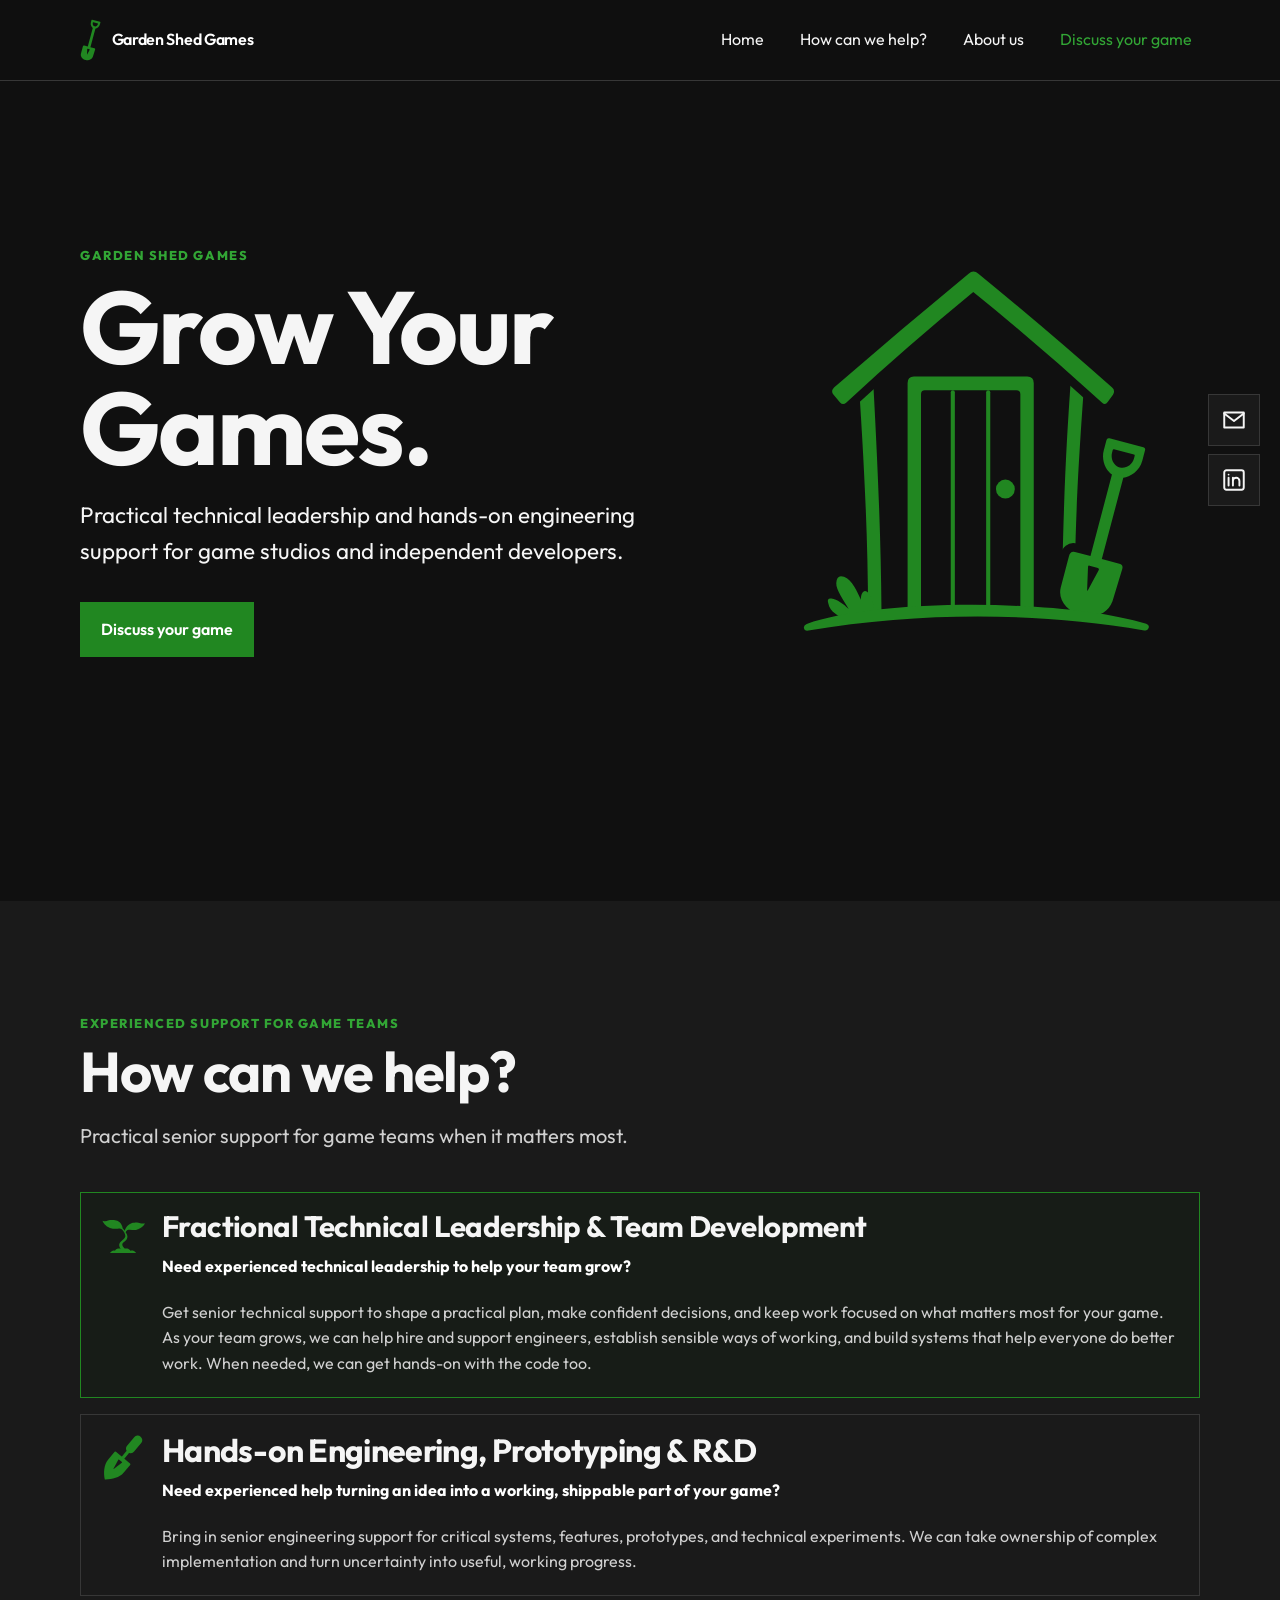
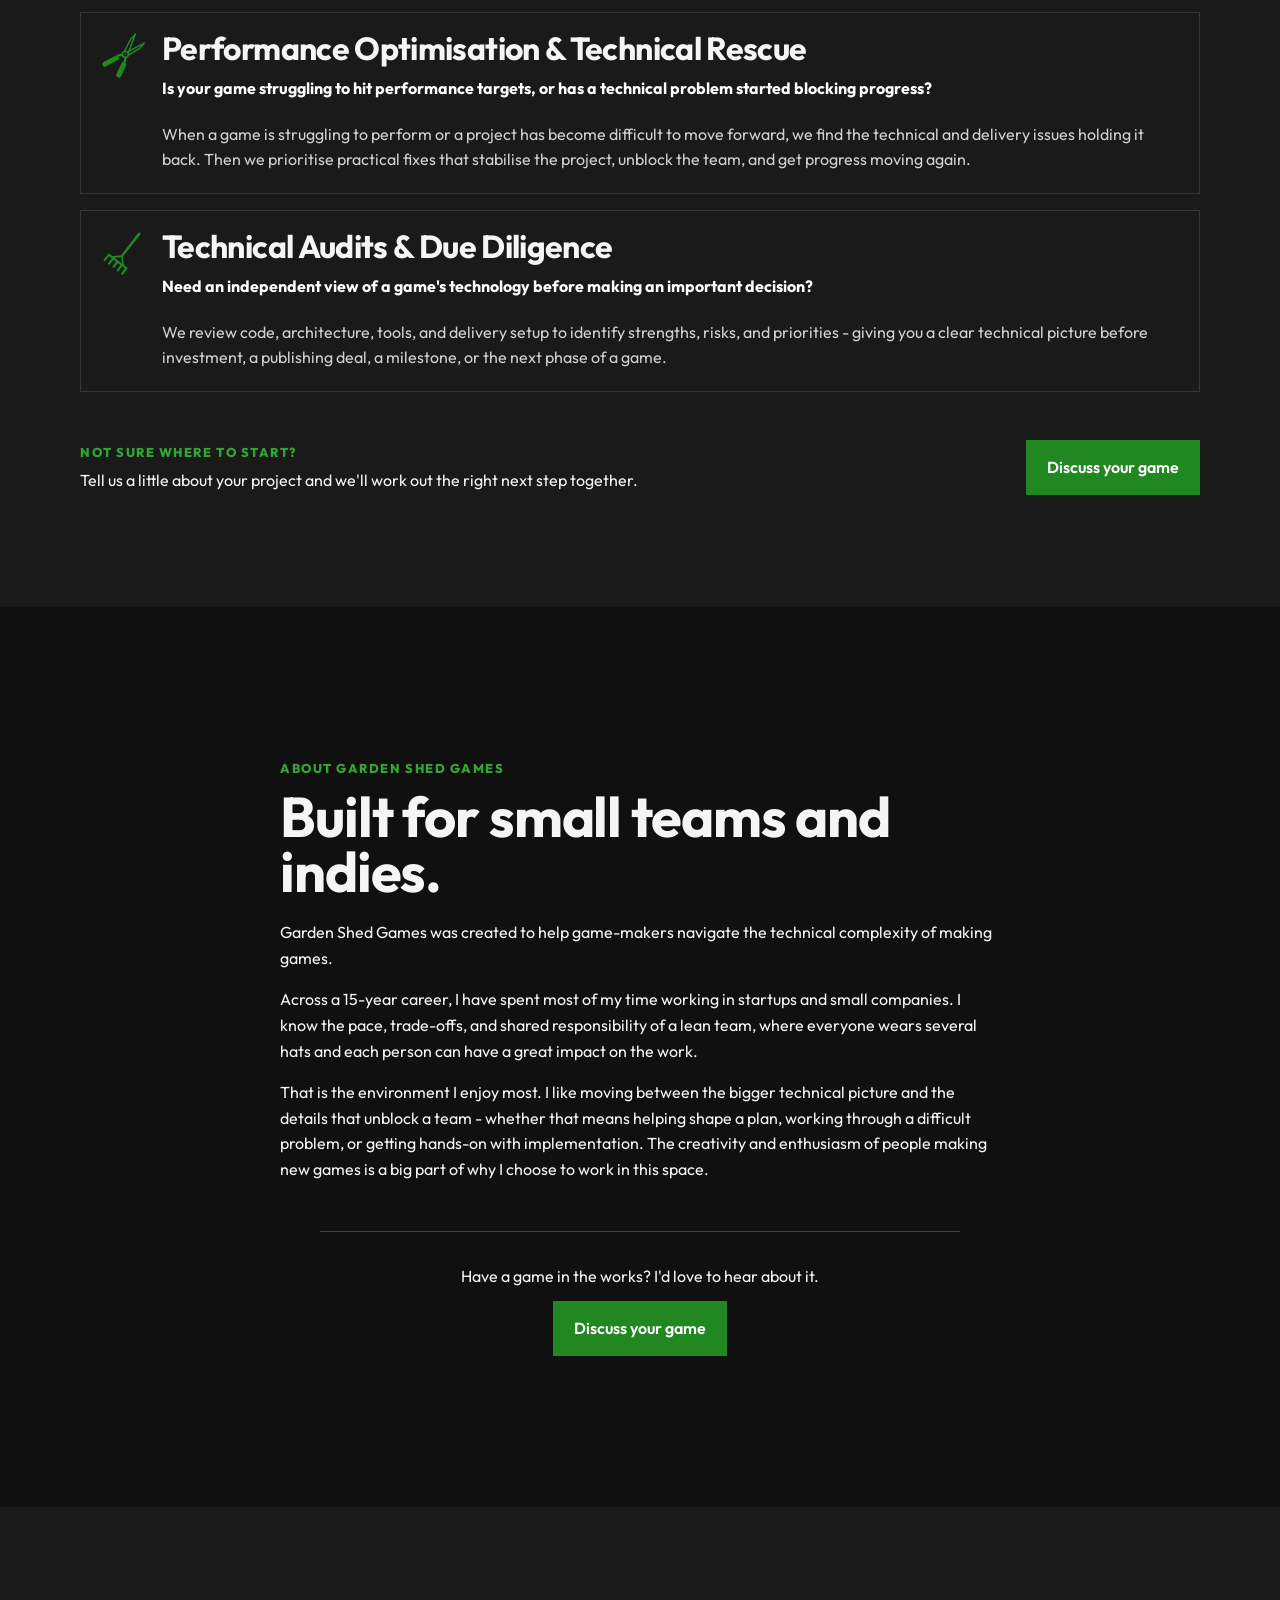
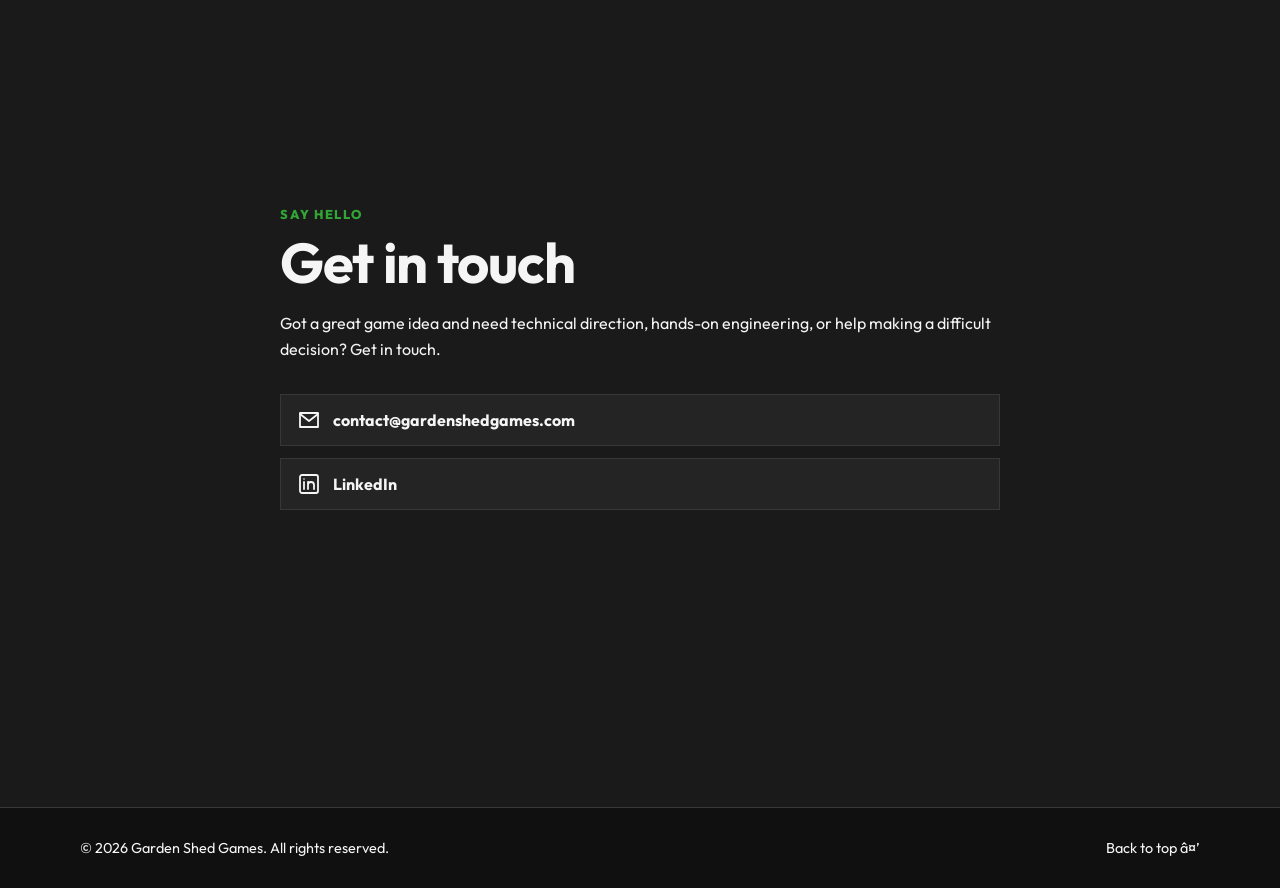
==== docs/index.htm @ 475846a6 "Font changed to "Outfit"" ====
<!doctype html>
<html lang="en">
  <head>

    <meta charset="utf-8">
    <meta name="viewport" content="width=device-width, initial-scale=1">
    <meta name="description" content="Technical support for game teams: fractional leadership, team development, hands-on engineering, prototyping, R&amp;D, performance optimisation, technical rescue, audits and due diligence.">

    <title>Garden Shed Games | Game Engineering &amp; Technical Leadership</title>
    <link rel="icon" href="favicon.ico" sizes="any" type="image/x-icon">

    <link rel="preload" href="assets/fonts/Outfit-Variable.ttf" as="font" type="font/ttf" crossorigin>
    <link rel="stylesheet" href="styles.css">
    <script src="logo-animation.js" defer></script>

  </head>
  <body id="top">

    <a class="skip-link" href="#main-content">Skip to main content</a>

    <header class="site-header">
      <div class="container header-content">
        <a class="brand" href="#top" aria-label="Back to the top of the Garden Shed Games home page">
          <img class="brand-mark" src="assets/gsg-shovel.svg" alt="">
          <span>Garden Shed Games</span>
        </a>
        <nav id="primary-navigation" aria-label="Primary navigation">
          <ul class="navigation">
            <li><a href="#top">Home</a></li>
            <li><a href="#services">How can we help?</a></li>
            <li><a href="#about">About us</a></li>
            <li><a class="navigation-cta" href="#contact">Discuss your game</a></li>
          </ul>
        </nav>
        <button class="nav-toggle" type="button" aria-expanded="false" aria-controls="primary-navigation">
          <span class="visually-hidden">Menu</span>
          <span class="nav-toggle-icon" aria-hidden="true"></span>
        </button>
      </div>
    </header>

    <main id="main-content">

      <section class="hero" aria-labelledby="hero-title">
        <div class="container hero-content">
          <div class="reveal">
            <p class="eyebrow">Garden Shed Games</p>
            <h1 id="hero-title">Grow Your Games.</h1>
            <p class="hero-copy">Practical technical leadership and hands-on engineering support for game studios and independent developers.</p>
            <a class="button" href="#contact">Discuss your game</a>
          </div>
          <button class="logo-replay" type="button" aria-label="Replay the shovel animation" disabled>
            <img class="hero-static-logo" src="assets/gsg-logo.svg" alt="Garden Shed Games logo">
            <img class="hero-walls" src="assets/gsg-walls.svg" alt="Garden Shed Games logo">
            <img class="hero-roof" src="assets/gsg-roof.svg" alt="">
            <img class="hero-shovel-clearance" src="assets/gsg-shovel-clearance.svg" alt="">
            <img class="hero-shovel" src="assets/gsg-shovel-layer.svg" alt="">
            <img class="hero-particle" src="assets/gsg-particle.svg" alt="">
            <img class="hero-particle" src="assets/gsg-particle.svg" alt="">
            <img class="hero-particle" src="assets/gsg-particle.svg" alt="">
            <img class="hero-particle" src="assets/gsg-particle.svg" alt="">
            <img class="hero-particle" src="assets/gsg-particle.svg" alt="">
            <img class="hero-ground" src="assets/gsg-ground-foreground.svg" alt="">
          </button>
        </div>
      </section>

      <section id="services" class="section section-muted" aria-labelledby="services-title">
        <div class="container">

          <div class="services-intro reveal">
          <p class="eyebrow">Experienced support for game teams</p>
            <h2 id="services-title">How can we help?</h2>
            <p class="section-intro">Practical senior support for game teams when it matters most.</p>
          </div>

          <div class="services-grid">

            <article class="service-card service-card-featured reveal">
              <div class="service-heading">
                <img class="service-icon" src="assets/icons/seedling.svg" alt="" aria-hidden="true">
                <h3>Fractional Technical Leadership &amp; Team Development</h3>
              </div>
              <p class="service-question">Need experienced technical leadership to help your team grow?</p>
              <p>Get senior technical support to shape a practical plan, make confident decisions, and keep work focused on what matters most for your game. As your team grows, we can help hire and support engineers, establish sensible ways of working, and build systems that help everyone do better work. When needed, we can get hands-on with the code too.</p>
            </article>

            <article class="service-card reveal">
              <div class="service-heading">
                <img class="service-icon" src="assets/icons/trowel.svg" alt="" aria-hidden="true">
                <h3>Hands-on Engineering, Prototyping &amp; R&amp;D</h3>
              </div>
              <p class="service-question">Need experienced help turning an idea into a working, shippable part of your game?</p>
              <p>Bring in senior engineering support for critical systems, features, prototypes, and technical experiments. We can take ownership of complex implementation and turn uncertainty into useful, working progress.</p>
            </article>

            <article class="service-card reveal">
              <div class="service-heading">
                <img class="service-icon" src="assets/icons/garden-shears.svg" alt="" aria-hidden="true">
                <h3>Performance Optimisation &amp; Technical Rescue</h3>
              </div>
              <p class="service-question">Is your game struggling to hit performance targets, or has a technical problem started blocking progress?</p>
              <p>When a game is struggling to perform or a project has become difficult to move forward, we find the technical and delivery issues holding it back. Then we prioritise practical fixes that stabilise the project, unblock the team, and get progress moving again.</p>
            </article>

            <article class="service-card reveal">
              <div class="service-heading">
                <img class="service-icon" src="assets/icons/rake.svg" alt="" aria-hidden="true">
                <h3>Technical Audits &amp; Due Diligence</h3>
              </div>
              <p class="service-question">Need an independent view of a game's technology before making an important decision?</p>
              <p>We review code, architecture, tools, and delivery setup to identify strengths, risks, and priorities - giving you a clear technical picture before investment, a publishing deal, a milestone, or the next phase of a game.</p>
            </article>

          </div>
          <div class="services-outro reveal">
            <div class="services-outro-copy">
              <p class="eyebrow">Not sure where to start?</p>
              <p>Tell us a little about your project and we'll work out the right next step together.</p>
            </div>
            <p class="services-cta"><a class="button" href="#contact">Discuss your game</a></p>
          </div>
        </div>
      </section>

      <section id="about" class="section" aria-labelledby="about-title">
        <div class="container narrow-content reveal">
          <p class="eyebrow">About Garden Shed Games</p>
          <h2 id="about-title">Built for small teams and indies.</h2>
          <p>Garden Shed Games was created to help game-makers navigate the technical complexity of making games.</p>
          <p>Across a 15-year career, I have spent most of my time working in startups and small companies. I know the pace, trade-offs, and shared responsibility of a lean team, where everyone wears several hats and each person can have a great impact on the work.</p>
          <p>That is the environment I enjoy most. I like moving between the bigger technical picture and the details that unblock a team - whether that means helping shape a plan, working through a difficult problem, or getting hands-on with implementation. The creativity and enthusiasm of people making new games is a big part of why I choose to work in this space.</p>
          <div class="about-cta">
            <p>Have a game in the works? I'd love to hear about it.</p>
            <a class="button" href="#contact">Discuss your game</a>
          </div>
        </div>
      </section>

      <section id="contact" class="section section-muted" aria-labelledby="contact-title">
        <div class="container narrow-content reveal">
          <p class="eyebrow">Say hello</p>
          <h2 id="contact-title">Get in touch</h2>
          <p>Got a great game idea and need technical direction, hands-on engineering, or help making a difficult decision? Get in touch.</p>
          <ul class="contact-links">
            <li><a href="mailto:contact@gardenshedgames.com"><img src="assets/icons/email.svg" alt="">contact@gardenshedgames.com</a></li>
            <li><a href="https://www.linkedin.com/company/gardenshedgames" target="_blank" rel="noopener noreferrer"><img src="assets/icons/linkedin.svg" alt="">LinkedIn</a></li>
          </ul>
        </div>
      </section>

    </main>

    <aside class="social-sidebar" aria-label="Contact links">
      <nav aria-label="Contact and community">
        <ul class="social-links">
          <li>
            <a href="mailto:contact@gardenshedgames.com" aria-label="Email Garden Shed Games">
              <img src="assets/icons/email.svg" alt="">
              <span class="visually-hidden">Email</span>
            </a>
          </li>
          <li>
            <a href="https://www.linkedin.com/company/gardenshedgames" target="_blank" rel="noopener noreferrer" aria-label="Garden Shed Games on LinkedIn">
              <img src="assets/icons/linkedin.svg" alt="">
              <span class="visually-hidden">LinkedIn</span>
            </a>
          </li>
        </ul>
      </nav>
    </aside>

    <footer class="site-footer">
      <div class="container footer-content">
        <p>&copy; 2026 Garden Shed Games. All rights reserved.</p>
        <a href="#main-content">Back to top â¤’</a>
      </div>
    </footer>

  </body>
</html>
---- docs/styles.css ----
@font-face {
  font-family: "Outfit";
  src: url("assets/fonts/Outfit-Variable.ttf") format("truetype");
  font-style: normal;
  font-weight: 100 900;
  font-display: swap;
}

/* Design tokens */
:root {
  color-scheme: dark;
  --ink: #f5f5f5;
  --paper: #101010;
  --surface: #1a1a1a;
  --surface-raised: #242424;
  --accent: #218721;
  --accent-bright: #32a635;
  --line: #373737;
  --max-width: 70rem;
  --header-height: 5rem;
}

/* Base styles */
* { box-sizing: border-box; }
html { scroll-behavior: smooth; }
body { margin: 0; background: var(--paper); color: var(--ink); font-family: "Outfit", Arial, sans-serif; line-height: 1.6; }
a { color: inherit; }
a:focus-visible { outline: 3px solid var(--accent); outline-offset: 3px; }
h1, h2, h3, p { margin-top: 0; }
h1, h2, h3 { font-family: "Outfit", Arial, sans-serif; line-height: .98; letter-spacing: -.02em; }
h1 { max-width: 12ch; margin-bottom: 1.25rem; font-size: clamp(3rem, 8vw, 6.5rem); }
h2 { margin-bottom: 1.25rem; font-size: clamp(2rem, 5vw, 3.5rem); }
h3 { font-size: 1.5rem; }

/* Shared layout and accessibility */
.container { width: min(100% - 3rem, var(--max-width)); margin-inline: auto; }
.narrow-content { max-width: 45rem; }
.visually-hidden { position: absolute; width: 1px; height: 1px; padding: 0; margin: -1px; overflow: hidden; clip: rect(0, 0, 0, 0); white-space: nowrap; border: 0; }
main { margin-top: calc(-1 * var(--header-height)); }
.skip-link { position: fixed; z-index: 10; top: 1rem; left: 1rem; padding: .75rem 1rem; background: var(--accent); color: #fff; transform: translateY(-200%); }
.skip-link:focus { transform: translateY(0); }

/* Header and navigation */
.site-header { position: sticky; z-index: 5; top: 0; border-bottom: 1px solid var(--line); background: rgba(16, 16, 16, .76); -webkit-backdrop-filter: blur(10px); backdrop-filter: blur(10px); }
.header-content, .footer-content { display: flex; align-items: center; justify-content: space-between; gap: 1.5rem; }
.header-content { position: relative; min-height: var(--header-height); }
.footer-content { min-height: 5rem; }
.brand { display: inline-flex; align-items: center; gap: .7rem; color: #fff; font-size: 1rem; font-weight: 600; letter-spacing: -.02em; text-decoration: none; }
.brand-mark { display: block; flex: 0 0 auto; width: auto; height: 2.6rem; }
.navigation { display: flex; flex-wrap: wrap; gap: 1.25rem; margin: 0; padding: 0; list-style: none; }
.navigation a { display: block; padding: .65rem .5rem; text-decoration: none; }
.navigation a:hover { color: var(--accent); text-decoration: underline; }
.navigation a.navigation-cta { color: var(--accent-bright); }
.navigation a.navigation-cta:hover { color: var(--ink); }
.nav-toggle { display: none; }

/* Hero */
.hero { display: grid; min-height: 100svh; place-items: center start; overflow: hidden; background: var(--paper); }
.hero-content { position: relative; z-index: 1; display: grid; grid-template-columns: minmax(0, 1fr) minmax(12rem, 25rem); align-items: center; gap: 3rem; padding-block: 7rem; }
.eyebrow { margin-bottom: .75rem; color: var(--accent-bright); font-size: .8rem; font-weight: 800; letter-spacing: .12em; text-transform: uppercase; }
.hero-copy { max-width: 35rem; margin-bottom: 2rem; font-size: clamp(1.1rem, 2vw, 1.4rem); }

/* Sections and scroll reveals */
.section { display: grid; min-height: 100svh; align-items: center; padding-block: clamp(4rem, 10vw, 7rem); }
.section-muted { background: var(--surface); }
.section-intro { max-width: 45rem; margin-bottom: 2.5rem; color: #d0d0d0; font-size: clamp(1.05rem, 2vw, 1.25rem); }
.has-scroll-animations .reveal { opacity: 0; transform: translateY(1.5rem); transition: opacity .55s ease-out, transform .55s ease-out; }
.has-scroll-animations .reveal.is-visible { opacity: 1; transform: translateY(0); }

/* Services */
.services-grid { display: grid; gap: 1rem; }
.service-card { display: grid; grid-template-columns: 2.8125rem minmax(0, 1fr); align-items: start; column-gap: 1rem; row-gap: .75rem; padding: 1.25rem; border: 1px solid var(--line); background: var(--surface); }
.service-card:hover { background: var(--surface-raised); }
.service-card-featured { border-color: var(--accent); background: #171c17; }
.service-card-featured:hover { background: #1b231c; }
.service-heading { display: contents; }
.service-icon { display: block; grid-row: span 3; width: 2.8125rem; height: 2.8125rem; }
.service-card h3, .service-card > p { grid-column: 2; }
.service-card h3 { max-width: none; margin: 0; font-size: clamp(1.4rem, 3vw, 2rem); }
.service-card-featured h3 { font-size: clamp(1.35rem, 2.3vw, 2rem); }
.service-question { margin: 0 0 .5rem; color: #fff; font-weight: 700; }
.service-card > p:not(.service-question) { color: #d0d0d0; }
.service-card > p:not(.service-question):not(:last-child) { margin-bottom: .5rem; }
.service-card p:last-child { margin-bottom: 0; }
.service-card:nth-child(2) { transition-delay: .08s; }
.service-card:nth-child(3) { transition-delay: .16s; }
.service-card:nth-child(4) { transition-delay: .24s; }
.services-outro, .about-cta { max-width: 40rem; margin: 3rem auto 0; text-align: center; }
.about-cta { padding-top: 2rem; border-top: 1px solid rgba(33, 135, 33, .65); }
.services-outro { display: grid; grid-template-columns: minmax(0, 1fr) auto; max-width: none; margin-inline: 0; gap: 2rem; align-items: center; text-align: left; }
.services-outro-copy .eyebrow { margin-bottom: .35rem; }
.services-outro-copy p:last-child { margin-bottom: 0; }
.about-cta p { margin-bottom: .75rem; }
.services-cta { margin: 0; }

/* Layered logo animation */
.logo-replay { position: relative; display: block; width: min(100%, 22rem); aspect-ratio: 2048 / 2124; padding: 0; border: 0; background: transparent; }
.logo-replay:enabled { cursor: pointer; }
.logo-replay:focus-visible { outline: 3px solid var(--accent); outline-offset: .5rem; }
.hero-static-logo, .hero-walls, .hero-roof, .hero-shovel-clearance, .hero-shovel, .hero-ground { position: absolute; inset: 0; width: 100%; height: 100%; }
.hero-static-logo { z-index: 7; visibility: hidden; }
.hero-walls { z-index: 1; }
.hero-roof { z-index: 2; }
.hero-shovel-clearance { z-index: 3; }
.hero-shovel { z-index: 4; }
.hero-shovel-clearance, .hero-shovel { transform-origin: 84.96% 70.86%; will-change: transform; }
.hero-particle { position: absolute; z-index: 5; width: 4.4556%; height: auto; opacity: 0; pointer-events: none; }
.hero-ground { z-index: 6; }
.logo-replay.is-complete .hero-static-logo { visibility: visible; }
.logo-replay.is-complete .hero-walls, .logo-replay.is-complete .hero-roof, .logo-replay.is-complete .hero-shovel-clearance, .logo-replay.is-complete .hero-shovel, .logo-replay.is-complete .hero-particle, .logo-replay.is-complete .hero-ground { visibility: hidden; }
.button { display: inline-block; padding: .8rem 1.2rem; border: 2px solid var(--accent); background: var(--accent); color: #fff; font-weight: 600; text-decoration: none; }
.button:hover { border-color: #fff; background: #fff; color: #111; }

/* Contact links */
.social-sidebar { position: fixed; z-index: 4; top: 50%; right: 1.25rem; transform: translateY(-50%); }
.social-links { display: grid; gap: .5rem; margin: 0; padding: 0; list-style: none; }
.social-links a { display: grid; width: 3.25rem; height: 3.25rem; place-items: center; border: 1px solid var(--line); background: var(--surface); color: var(--ink); transition: background-color .15s ease, border-color .15s ease, color .15s ease; }
.social-links a:hover { border-color: var(--accent); background: var(--accent); color: #fff; }
.social-links img { width: 1.65rem; height: 1.65rem; }
.contact-links { display: grid; gap: .75rem; margin: 2rem 0 0; padding: 0; list-style: none; }
.contact-links a { display: flex; align-items: center; gap: .75rem; min-height: 3.25rem; padding: .75rem 1rem; border: 1px solid var(--line); background: var(--surface-raised); font-weight: 700; text-decoration: none; }
.contact-links a:hover { border-color: var(--accent); background: var(--accent); }
.contact-links img { width: 1.5rem; height: 1.5rem; flex: 0 0 auto; }

/* Footer */
.site-footer { border-top: 1px solid var(--line); font-size: .9rem; }
.site-footer p { margin: 0; }
.site-footer a { text-decoration: none; text-underline-offset: .25em; }
.site-footer a:hover { color: var(--accent); text-decoration: underline; }

/* Motion preferences */
@media (prefers-reduced-motion: reduce) {
  html { scroll-behavior: auto; }
  .has-scroll-animations .reveal { opacity: 1; transform: none; transition: none; }
}

/* Mobile navigation */
@media (max-width: 36rem) {
  .footer-content { align-items: flex-start; flex-direction: column; justify-content: center; padding-block: 1rem; }
  .nav-toggle { display: grid; width: 3rem; height: 3rem; place-items: center; padding: 0; border: 1px solid var(--line); background: var(--surface); color: var(--ink); }
  .nav-toggle:hover { border-color: var(--accent); color: var(--accent); }
  .nav-toggle-icon, .nav-toggle-icon::before, .nav-toggle-icon::after { display: block; width: 1.35rem; height: 2px; background: currentColor; transition: transform .2s ease; }
  .nav-toggle-icon { position: relative; }
  .nav-toggle-icon::before, .nav-toggle-icon::after { position: absolute; left: 0; content: ""; }
  .nav-toggle-icon::before { top: -.45rem; }
  .nav-toggle-icon::after { top: .45rem; }
  .navigation-ready nav { display: none; }
  .site-header.navigation-ready.is-menu-open nav { position: absolute; top: calc(100% + 1px); right: 0; left: 0; display: block; padding: .5rem 1.5rem 1rem; border-bottom: 1px solid var(--line); background: rgba(16, 16, 16, .9); -webkit-backdrop-filter: blur(10px); backdrop-filter: blur(10px); transform: none; }
  .site-header.navigation-ready.is-menu-open .navigation { align-items: stretch; flex-direction: column; gap: .25rem; }
  .site-header.navigation-ready.is-menu-open .navigation a { text-align: center; }
  .site-header.is-menu-open .nav-toggle-icon { background: transparent; }
  .site-header.is-menu-open .nav-toggle-icon::before { top: 0; transform: rotate(45deg); }
  .site-header.is-menu-open .nav-toggle-icon::after { top: 0; transform: rotate(-45deg); }
  .hero-content { padding-block: 5rem; }
}

/* Narrow layouts */
@media (max-width: 48rem) {
  .hero-content { grid-template-columns: 1fr; }
  .logo-replay { width: min(70vw, 20rem); }
  .services-outro { grid-template-columns: 1fr; gap: 1rem; }
  .services-cta { justify-self: start; }
  .social-sidebar { top: auto; right: 50%; bottom: 1rem; transform: translateX(50%); }
  .social-links { display: flex; }
  .social-links a { width: 2.75rem; height: 2.75rem; }
  .social-links img { width: 1.45rem; height: 1.45rem; }
}
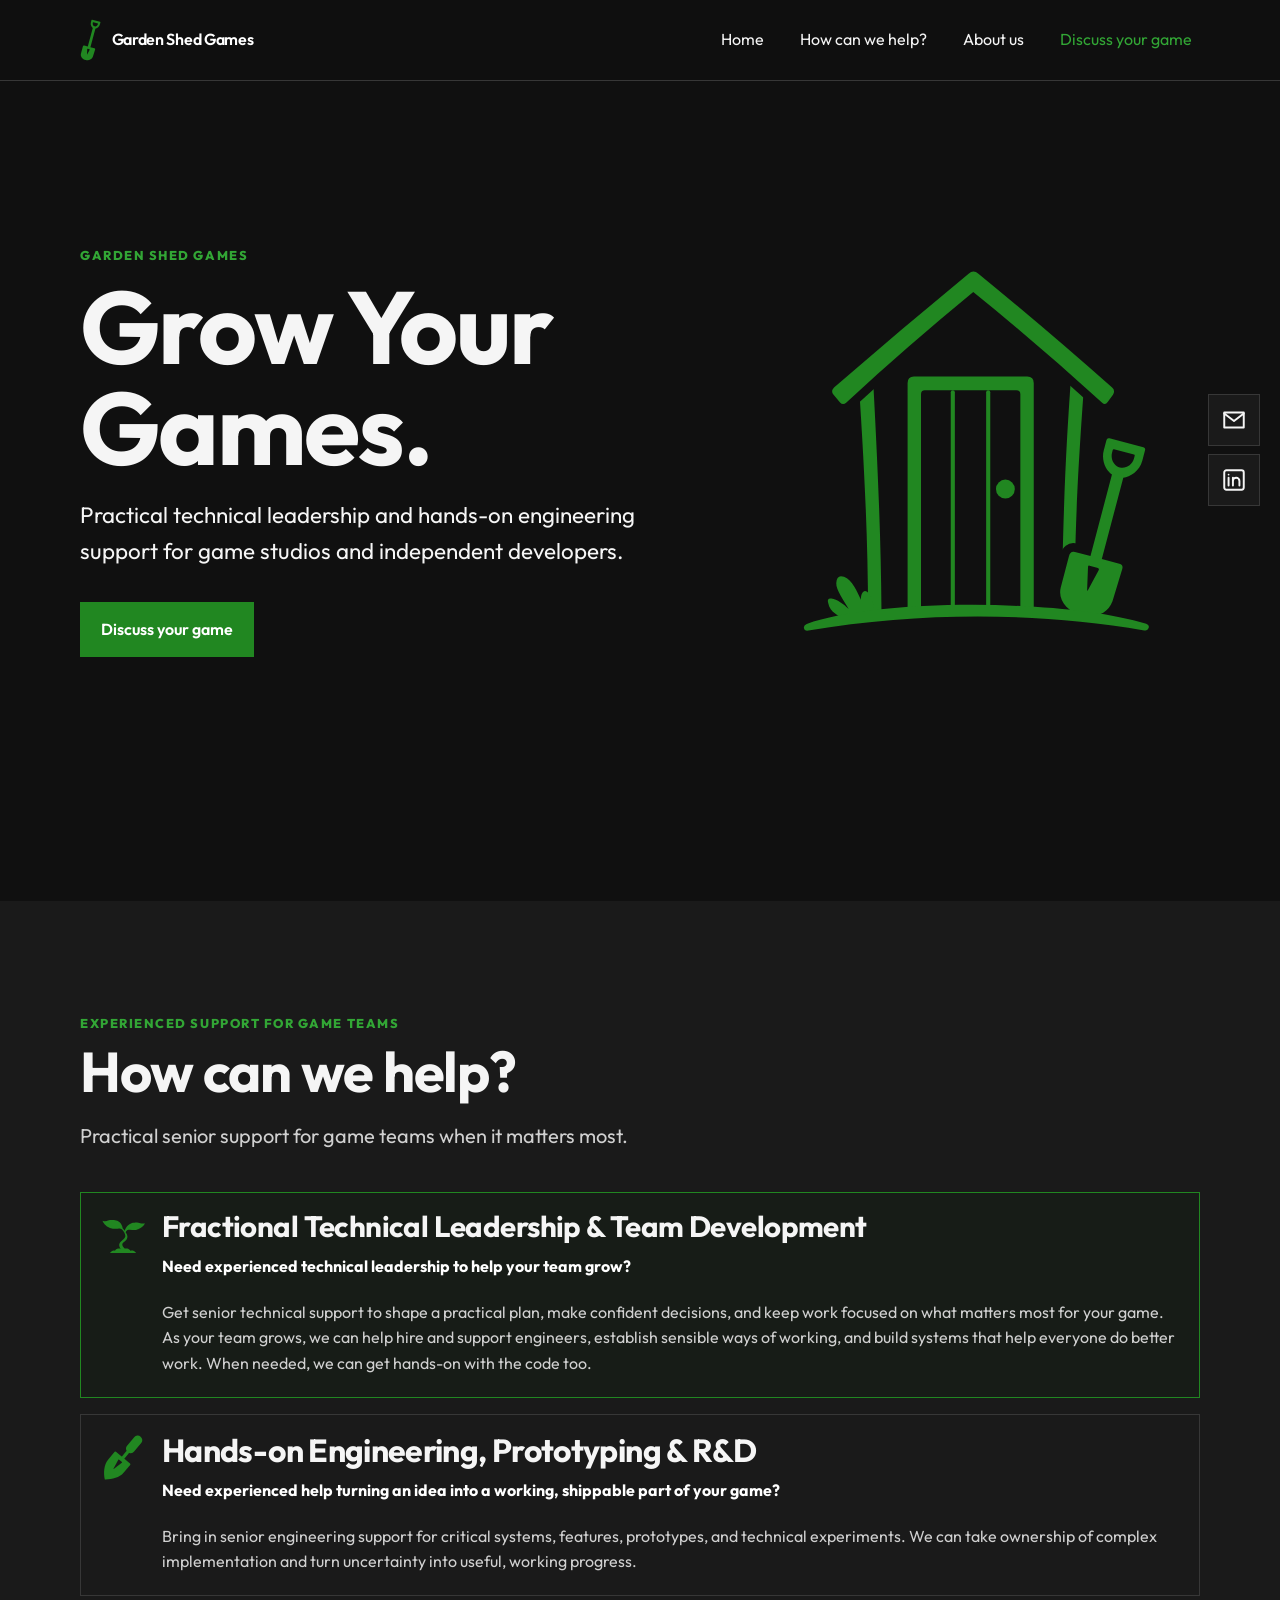
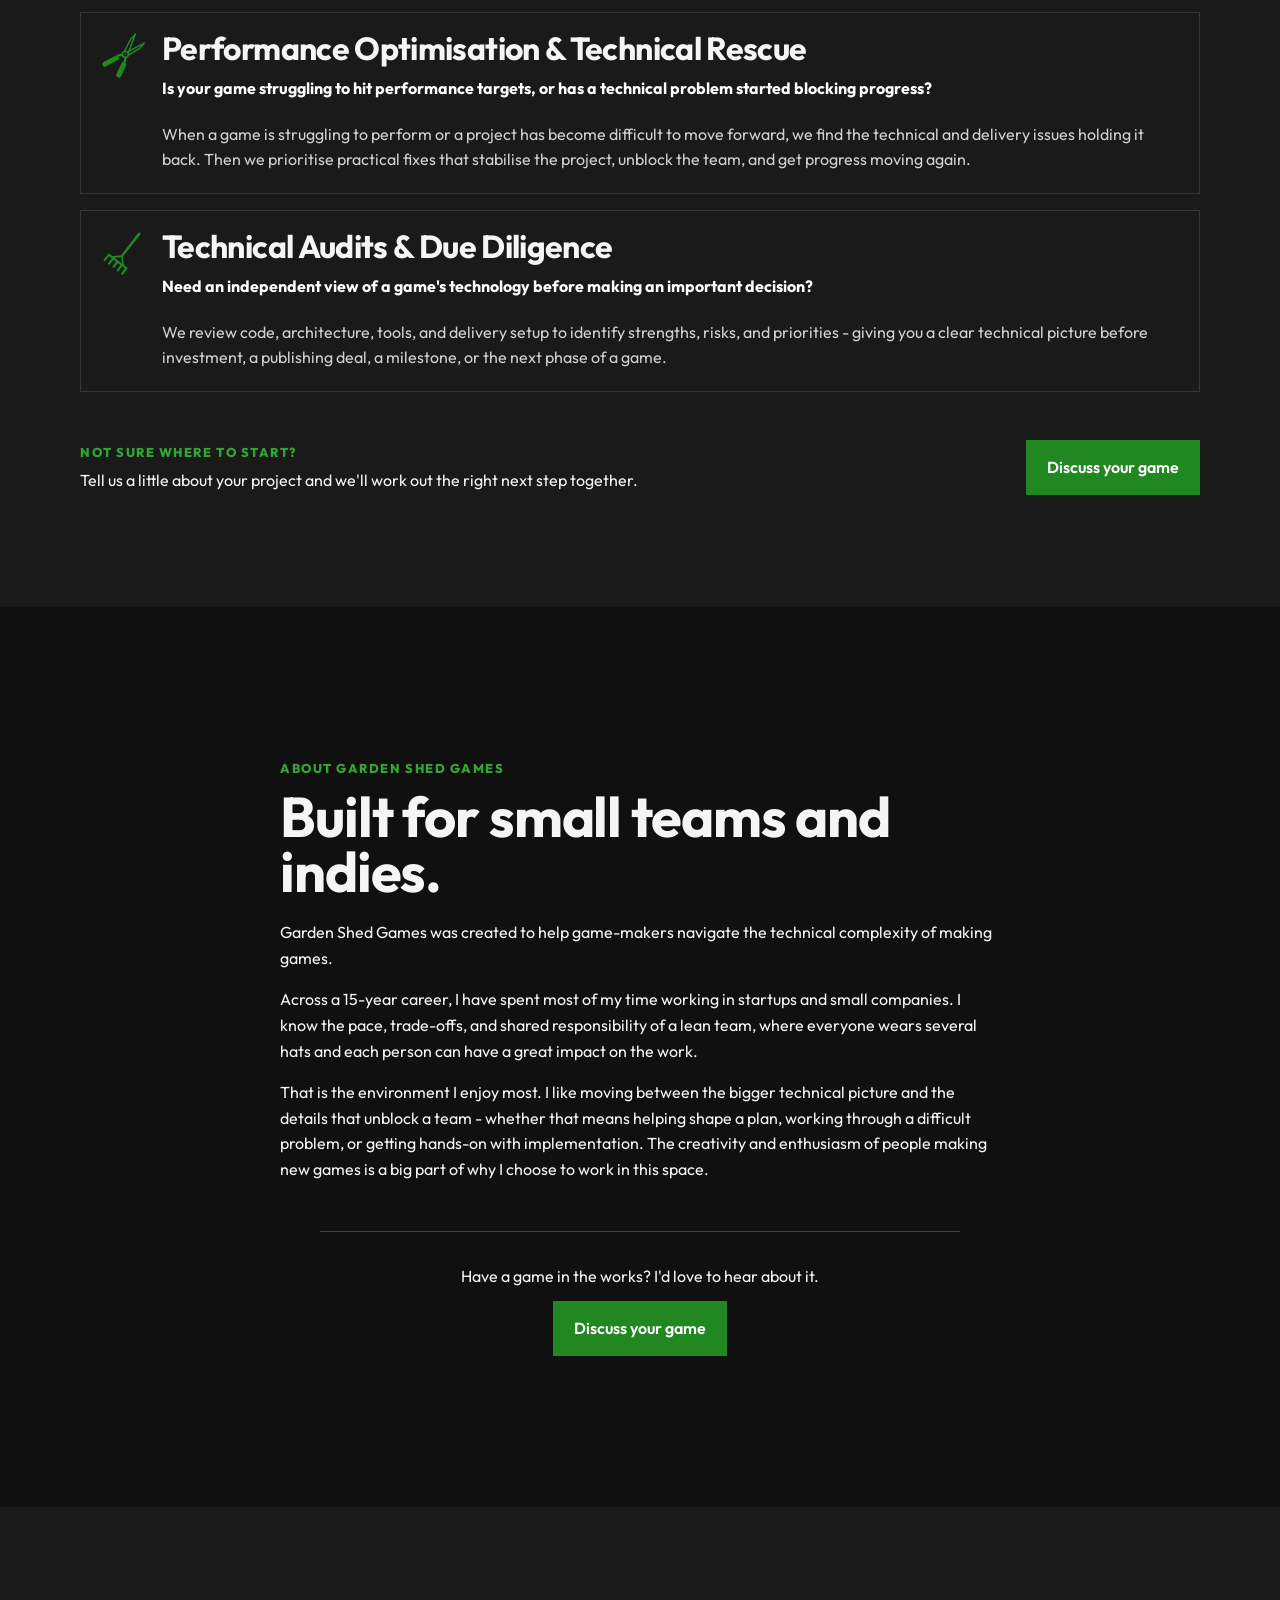
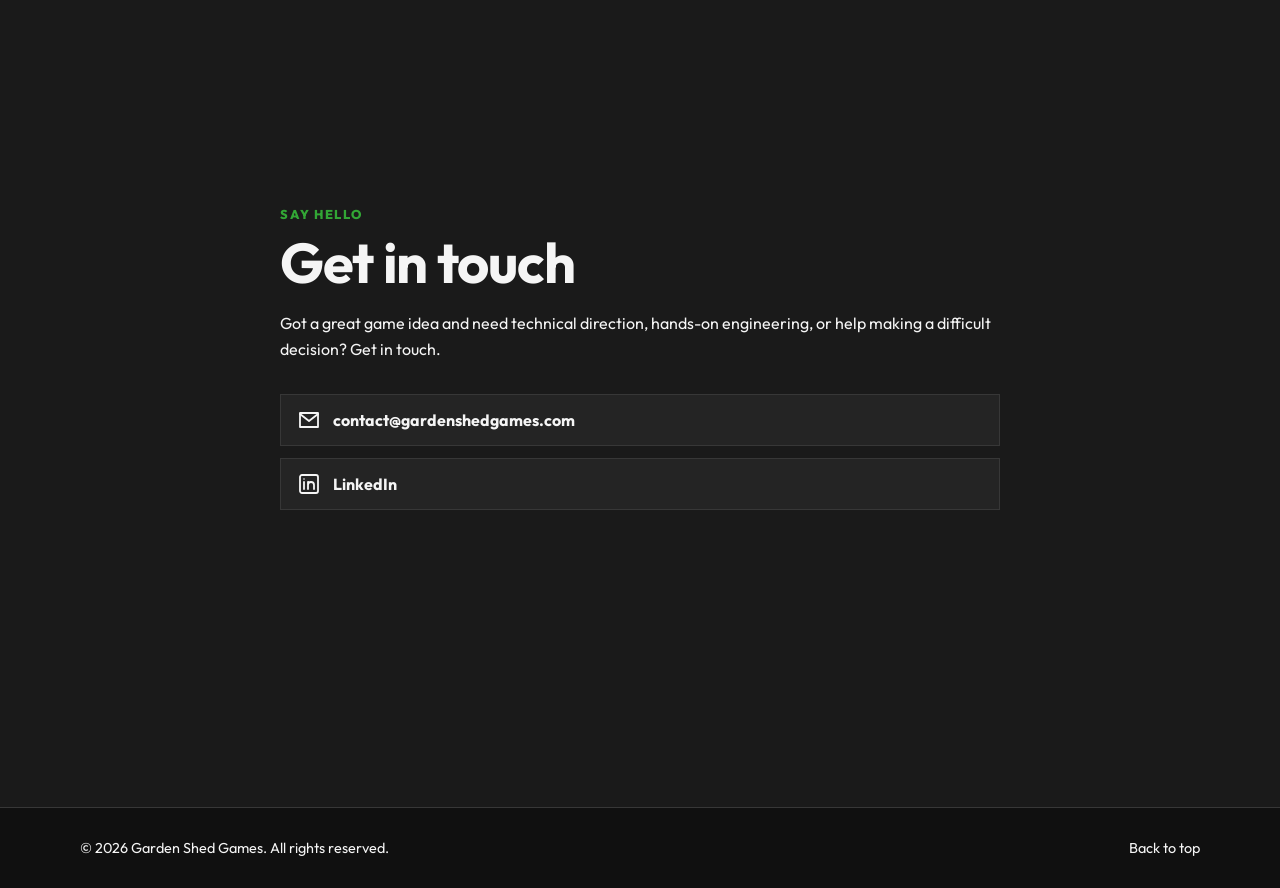
==== commit 5f3db09e: "Back to top corrupted character removed" ====
--- a/docs/index.htm
+++ b/docs/index.htm
@@ -173,7 +173,7 @@
     <footer class="site-footer">
       <div class="container footer-content">
         <p>&copy; 2026 Garden Shed Games. All rights reserved.</p>
-        <a href="#main-content">Back to top â¤’</a>
+        <a href="#main-content">Back to top</a>
       </div>
     </footer>
 
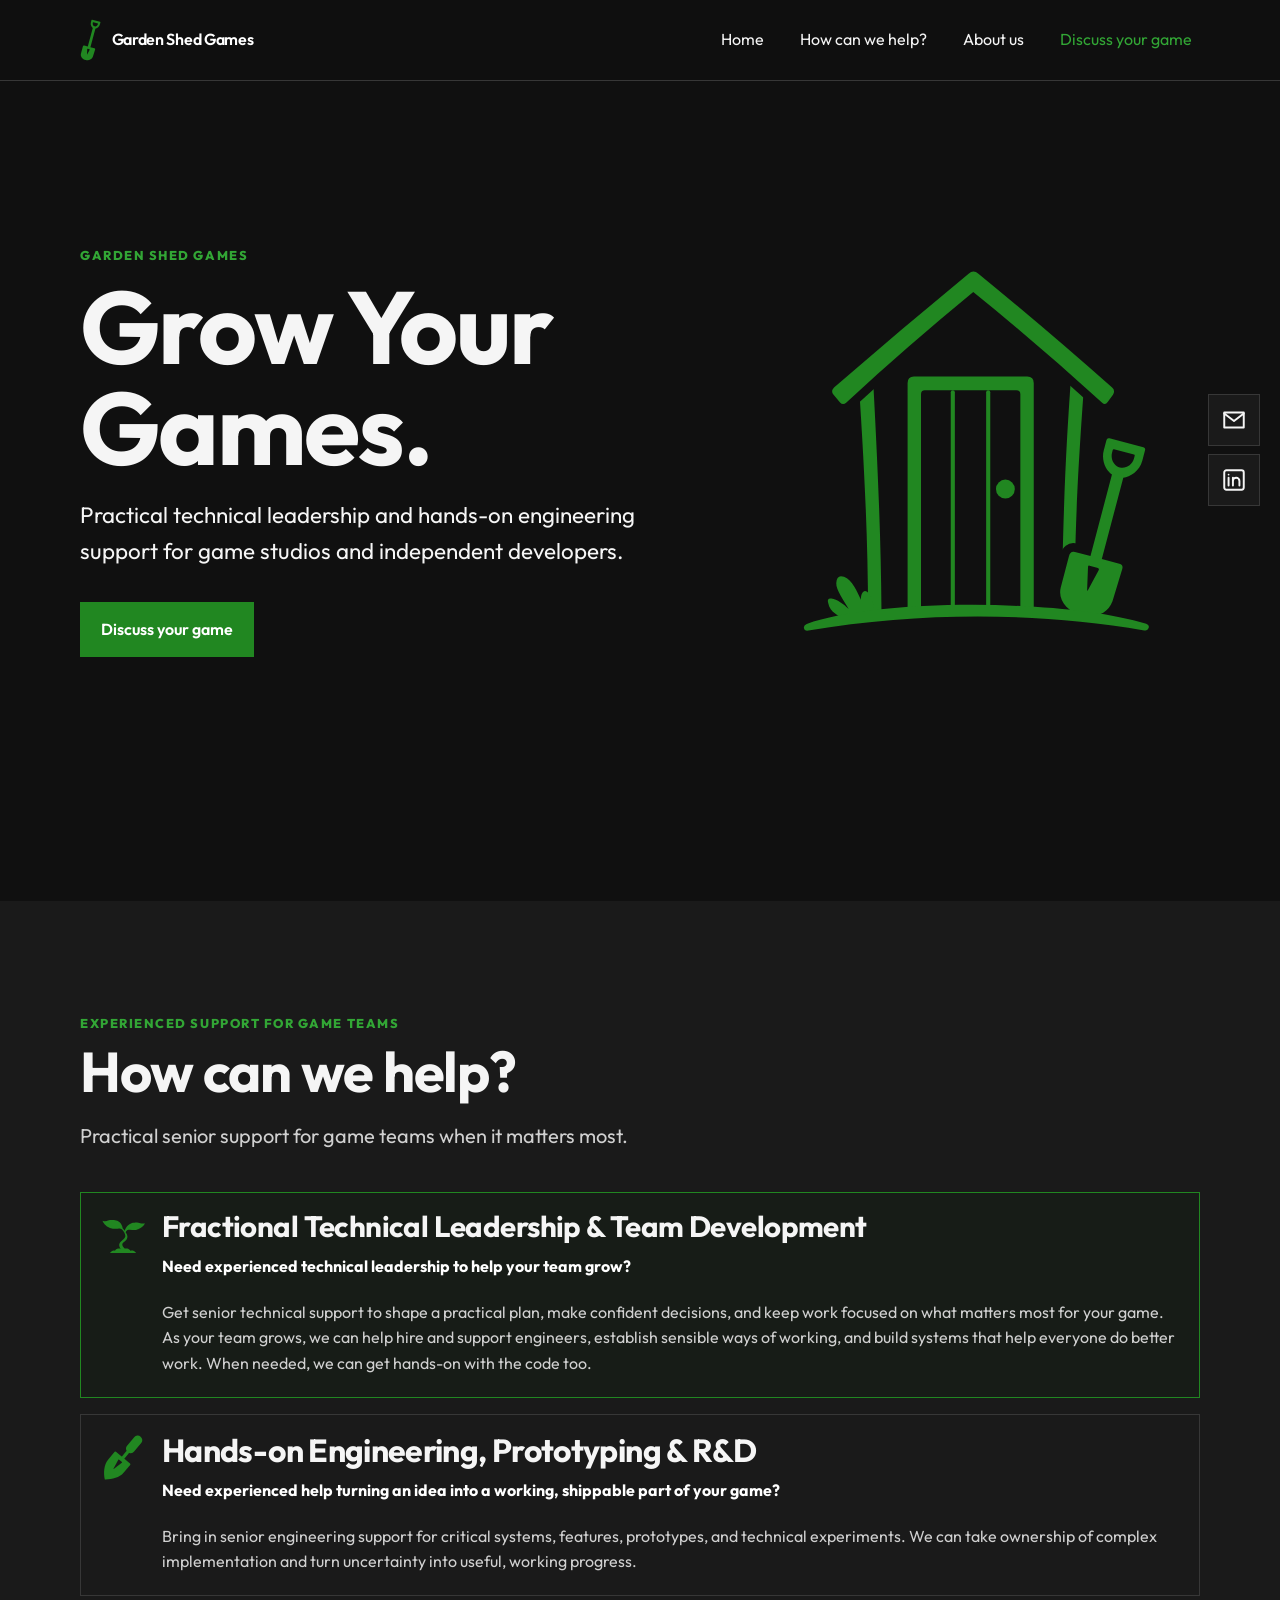
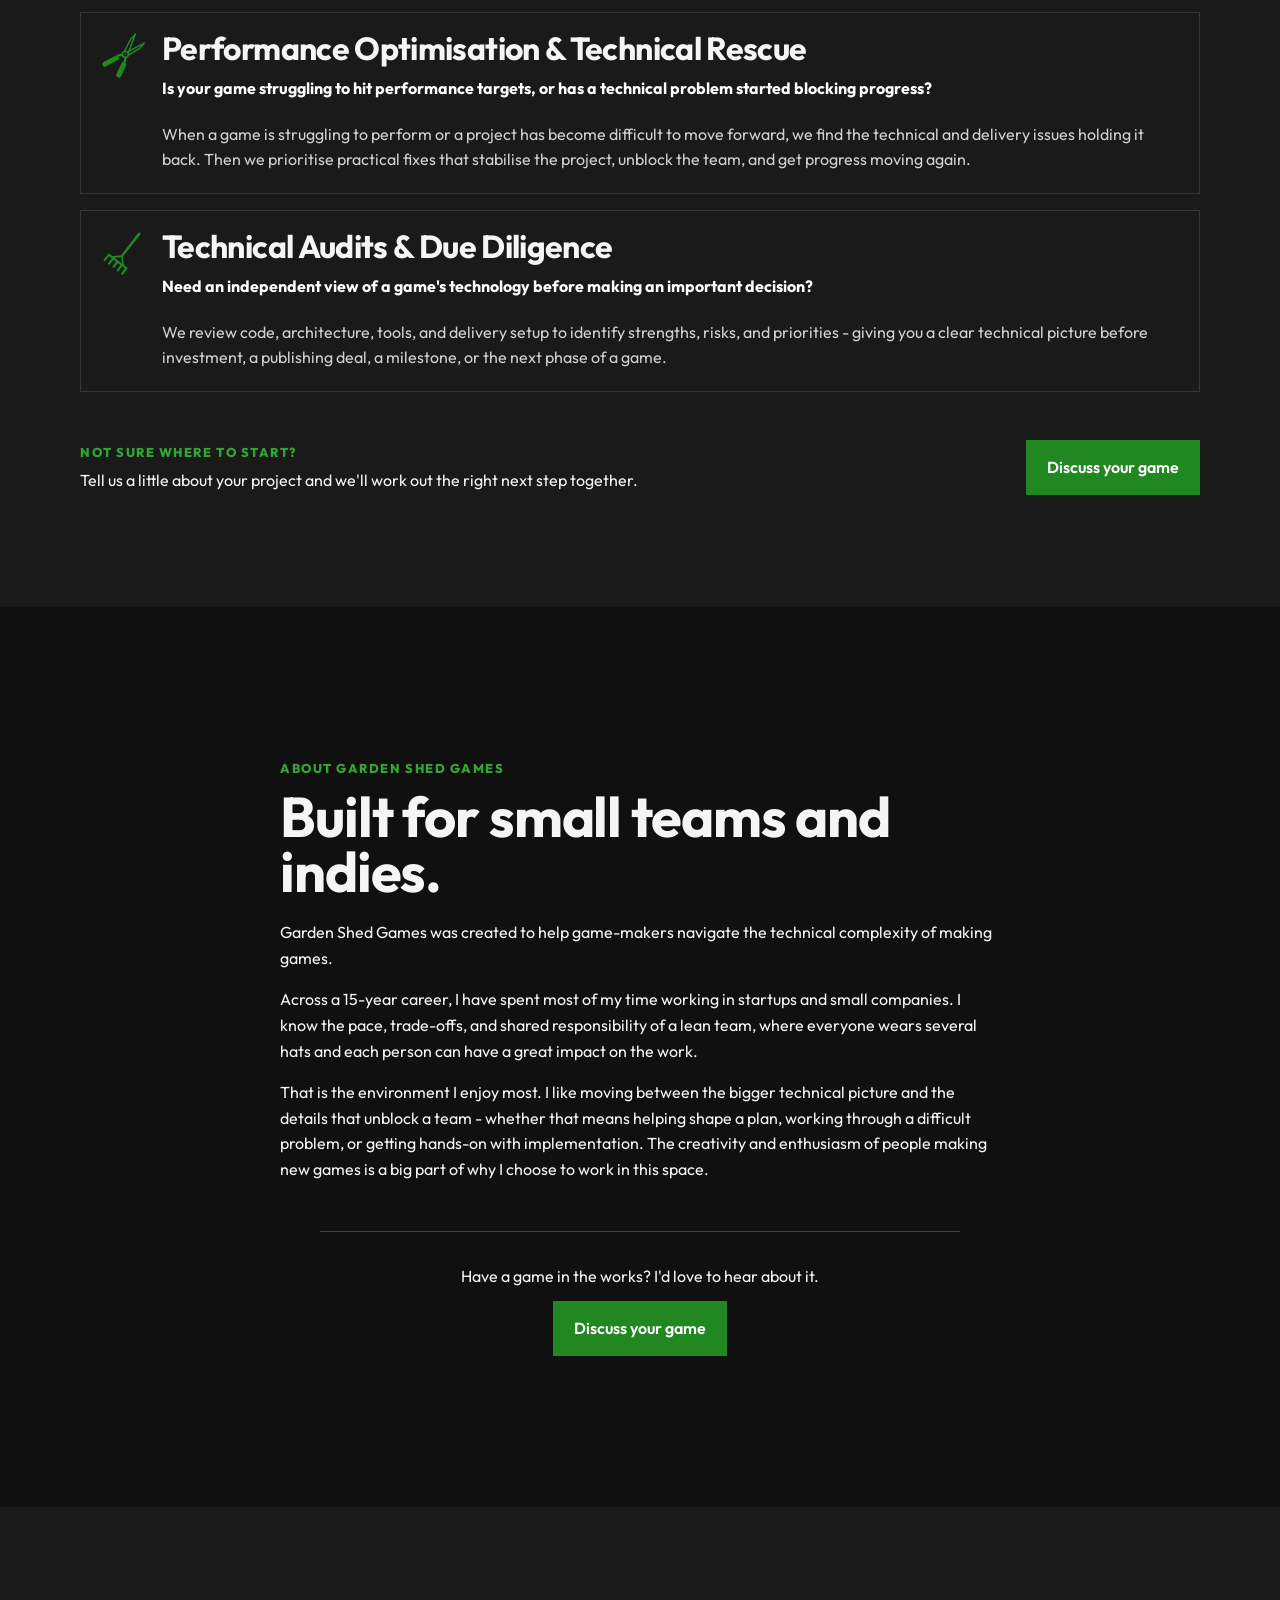
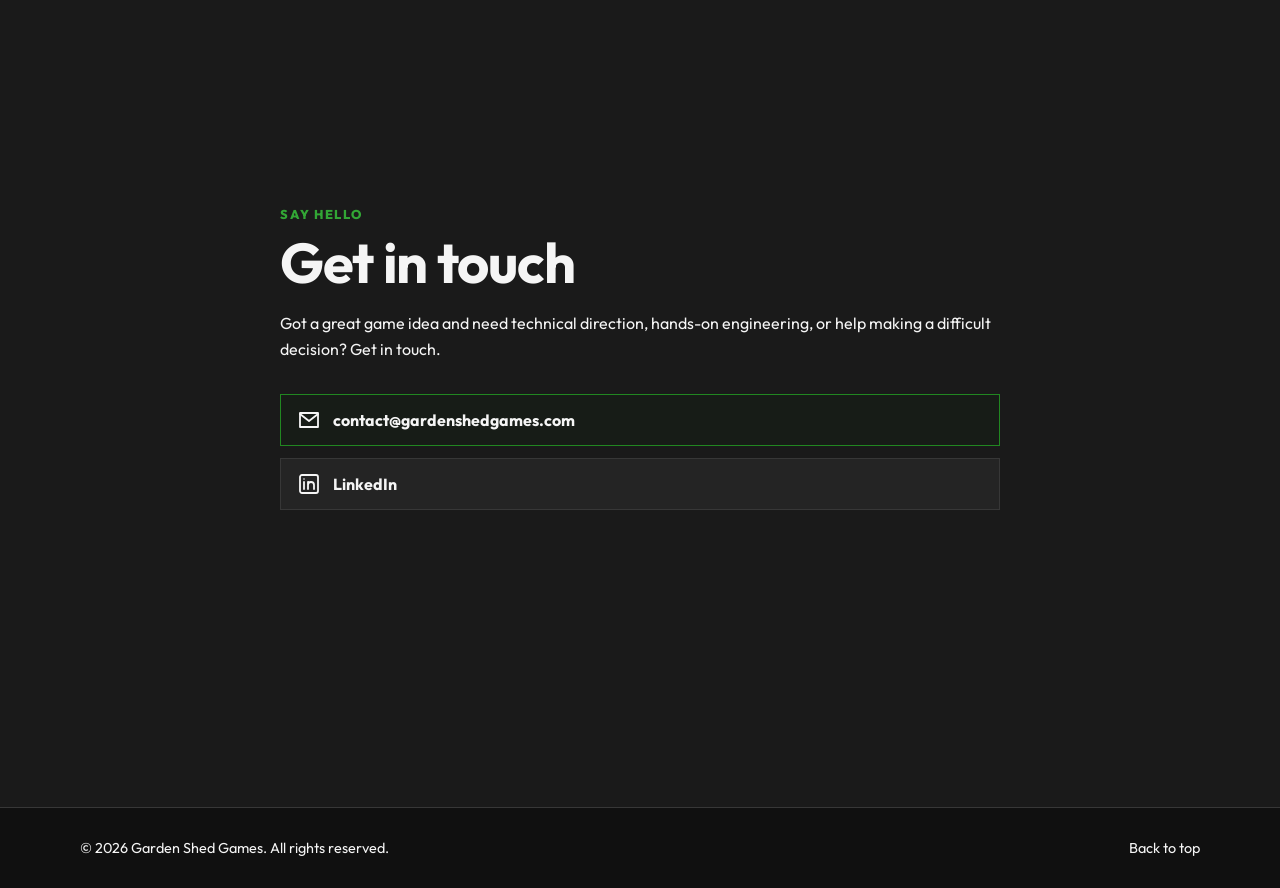
==== commit f60b6da1: "Highlighted email contact button" ====
--- a/docs/index.htm
+++ b/docs/index.htm
@@ -143,7 +143,7 @@
           <h2 id="contact-title">Get in touch</h2>
           <p>Got a great game idea and need technical direction, hands-on engineering, or help making a difficult decision? Get in touch.</p>
           <ul class="contact-links">
-            <li><a href="mailto:contact@gardenshedgames.com"><img src="assets/icons/email.svg" alt="">contact@gardenshedgames.com</a></li>
+            <li><a class="contact-email" href="mailto:contact@gardenshedgames.com"><img src="assets/icons/email.svg" alt="">contact@gardenshedgames.com</a></li>
             <li><a href="https://www.linkedin.com/company/gardenshedgames" target="_blank" rel="noopener noreferrer"><img src="assets/icons/linkedin.svg" alt="">LinkedIn</a></li>
           </ul>
         </div>
--- a/docs/styles.css
+++ b/docs/styles.css
@@ -120,6 +120,8 @@
 .contact-links { display: grid; gap: .75rem; margin: 2rem 0 0; padding: 0; list-style: none; }
 .contact-links a { display: flex; align-items: center; gap: .75rem; min-height: 3.25rem; padding: .75rem 1rem; border: 1px solid var(--line); background: var(--surface-raised); font-weight: 700; text-decoration: none; }
 .contact-links a:hover { border-color: var(--accent); background: var(--accent); }
+.contact-links .contact-email { border-color: var(--accent); background: #171c17; }
+.contact-links .contact-email:hover { background: #1b231c; }
 .contact-links img { width: 1.5rem; height: 1.5rem; flex: 0 0 auto; }
 
 /* Footer */
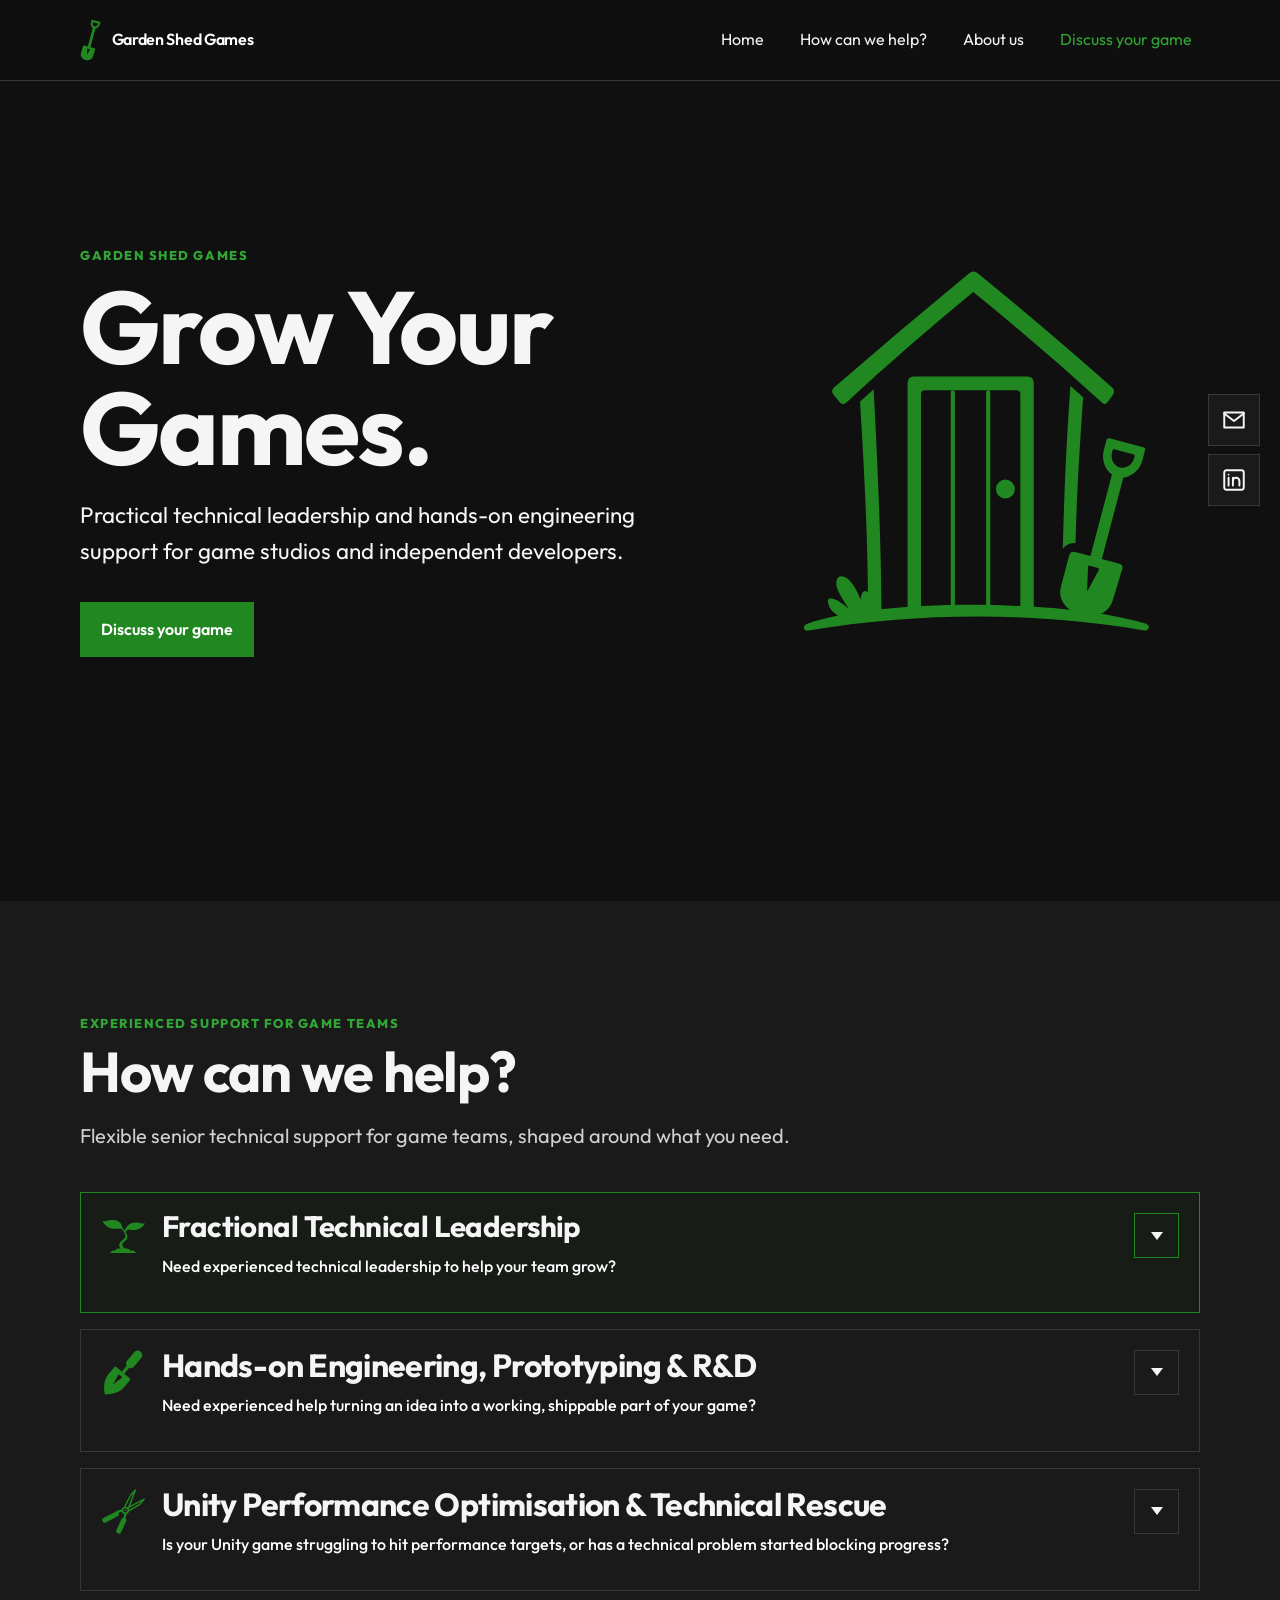
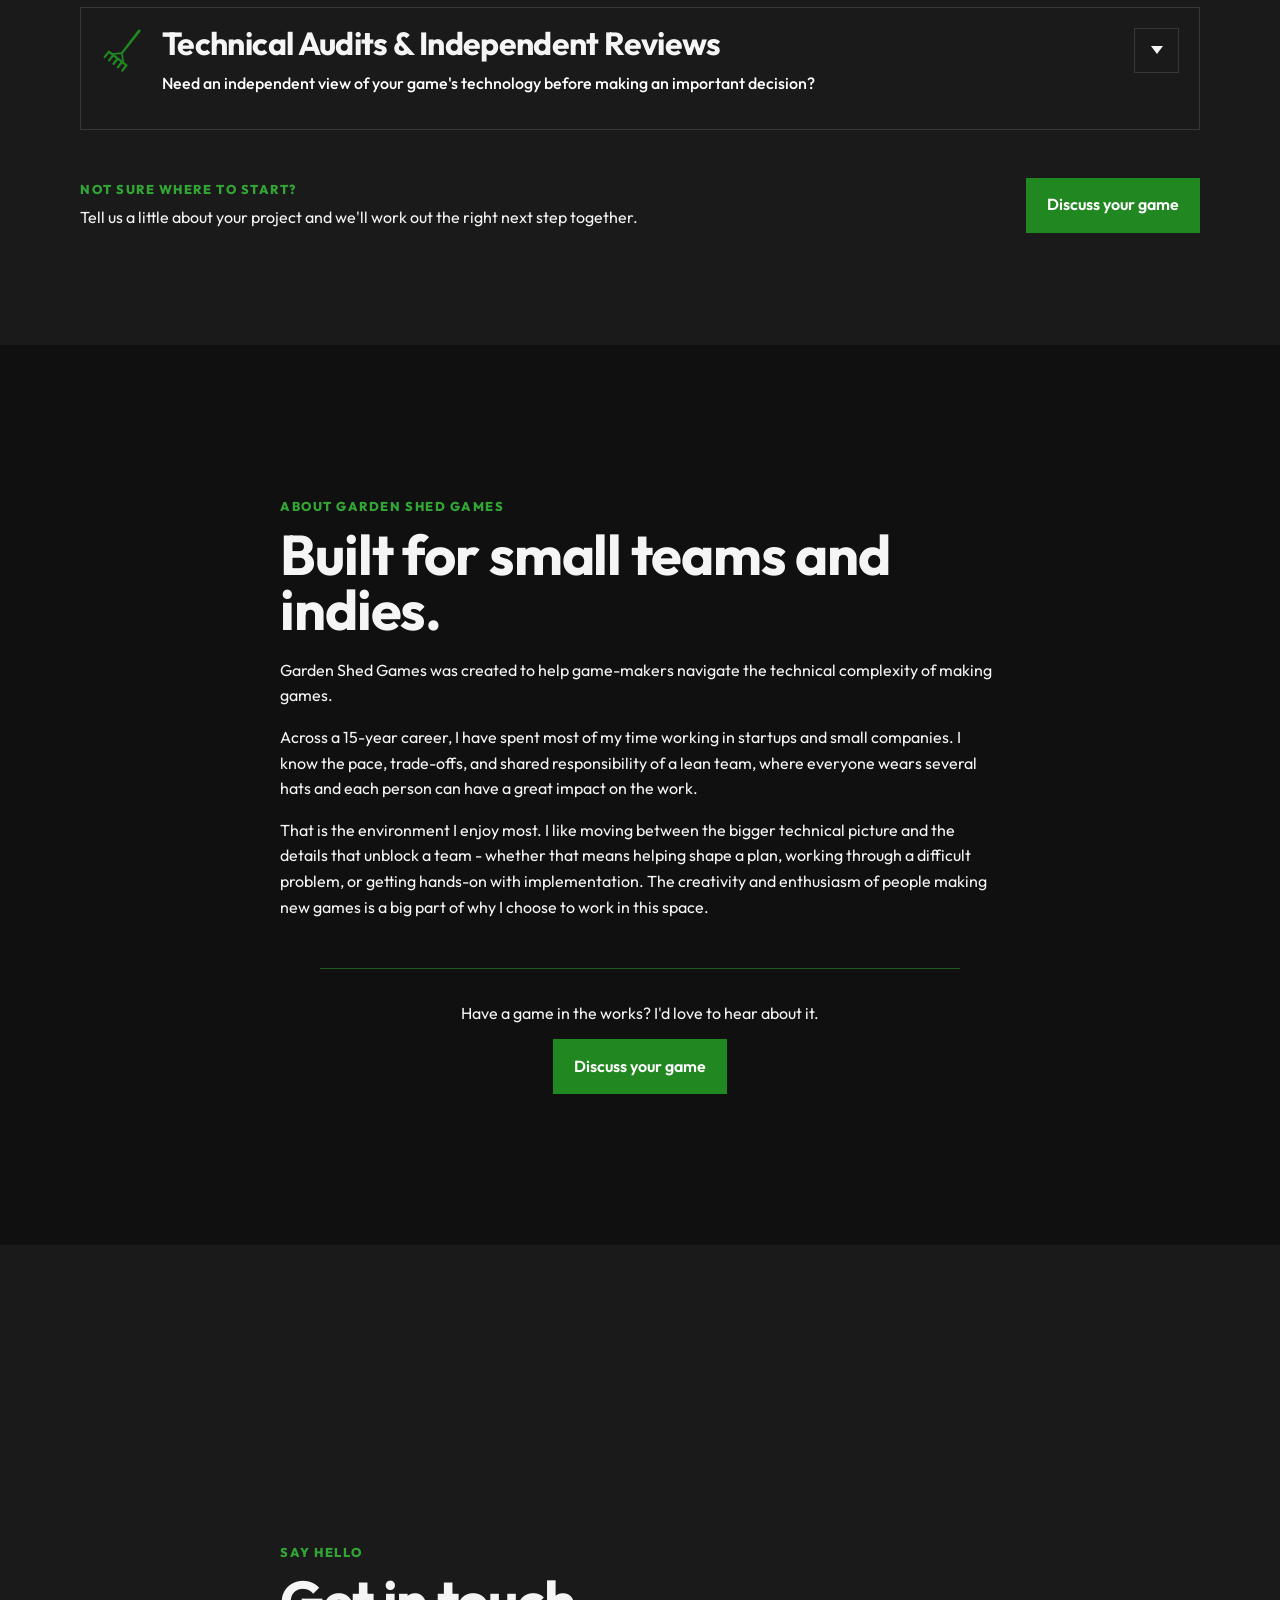
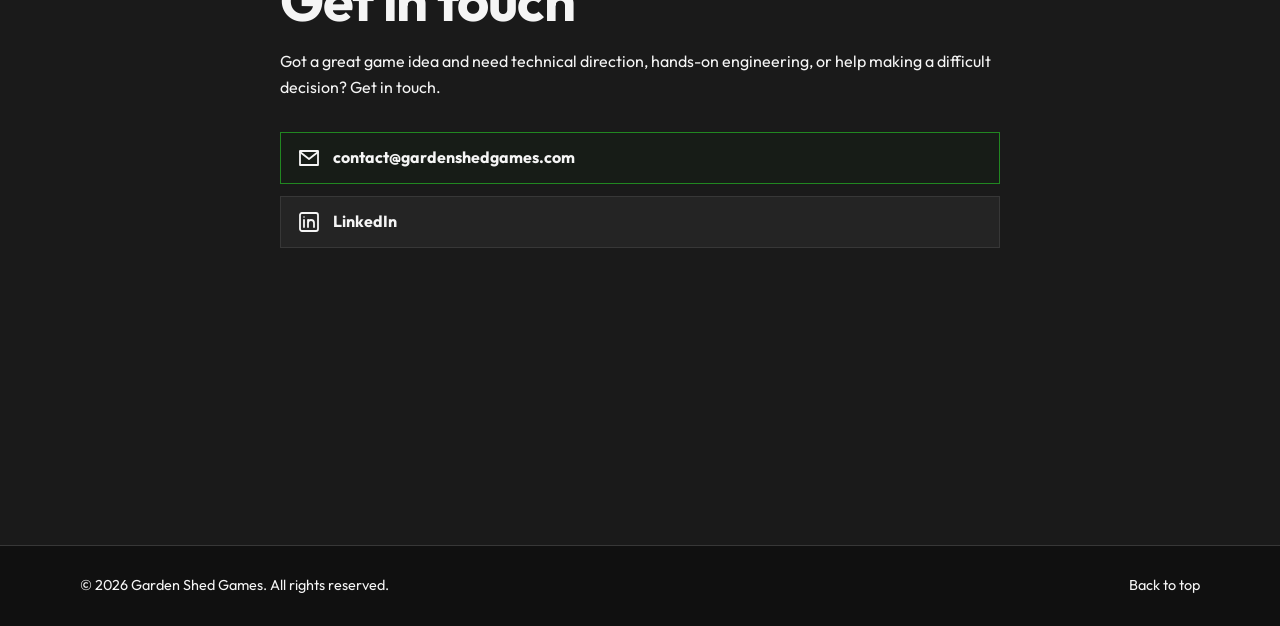
==== commit d0726c8d: "Added services accordion and updated services copy" ====
--- a/docs/index.htm
+++ b/docs/index.htm
@@ -6,7 +6,7 @@
     <meta name="viewport" content="width=device-width, initial-scale=1">
     <meta name="description" content="Technical support for game teams: fractional leadership, team development, hands-on engineering, prototyping, R&amp;D, performance optimisation, technical rescue, audits and due diligence.">
 
-    <title>Garden Shed Games | Game Engineering &amp; Technical Leadership</title>
+    <title>Garden Shed Games | Fractional Technical Leadership &amp; Hands-on engineering for games</title>
     <link rel="icon" href="favicon.ico" sizes="any" type="image/x-icon">
 
     <link rel="preload" href="assets/fonts/Outfit-Variable.ttf" as="font" type="font/ttf" crossorigin>
@@ -71,7 +71,7 @@
           <div class="services-intro reveal">
           <p class="eyebrow">Experienced support for game teams</p>
             <h2 id="services-title">How can we help?</h2>
-            <p class="section-intro">Practical senior support for game teams when it matters most.</p>
+            <p class="section-intro">Flexible senior technical support for game teams, shaped around what you need.</p>
           </div>
 
           <div class="services-grid">
@@ -79,10 +79,18 @@
             <article class="service-card service-card-featured reveal">
               <div class="service-heading">
                 <img class="service-icon" src="assets/icons/seedling.svg" alt="" aria-hidden="true">
-                <h3>Fractional Technical Leadership &amp; Team Development</h3>
+                <h3>Fractional Technical Leadership</h3>
               </div>
               <p class="service-question">Need experienced technical leadership to help your team grow?</p>
-              <p>Get senior technical support to shape a practical plan, make confident decisions, and keep work focused on what matters most for your game. As your team grows, we can help hire and support engineers, establish sensible ways of working, and build systems that help everyone do better work. When needed, we can get hands-on with the code too.</p>
+              <details class="service-details">
+                <summary><span class="visually-hidden">Show more details</span></summary>
+                <div class="service-description">
+                  <p>Get senior technical support to shape a practical plan, make confident decisions, and keep work focused on what matters most for your game. We'll help set priorities, scope features, estimate delivery realistically, and make sensible trade-offs between speed, quality, and cost.</p>
+                  <p>Building your engineering capacity takes more than just adding people. We help define the roles you need, hire and support the right engineers, and establish practical standards and ways of working that let the team grow without losing momentum.</p>
+                  <p>Alongside the team, we'll shape a technical strategy, architecture, and infrastructure that fit the stage of your game, delivery needs, and budget.</p>
+                  <p>When needed, we can get hands-on with the code too.</p>
+                </div>
+              </details>
             </article>
 
             <article class="service-card reveal">
@@ -91,25 +99,44 @@
                 <h3>Hands-on Engineering, Prototyping &amp; R&amp;D</h3>
               </div>
               <p class="service-question">Need experienced help turning an idea into a working, shippable part of your game?</p>
-              <p>Bring in senior engineering support for critical systems, features, prototypes, and technical experiments. We can take ownership of complex implementation and turn uncertainty into useful, working progress.</p>
+              <details class="service-details">
+                <summary><span class="visually-hidden">Show more details</span></summary>
+                <div class="service-description">
+                  <p>Bring Garden Shed Games in to take ownership of a gameplay feature, a prototype or R&D project, a difficult technical system, or the foundations needed as your game and team grow.</p>
+                  <p>We can work alongside your team or lead delivery directly, bringing senior judgement and hands-on implementation from the first decision through to a robust, shippable result.</p>
+                  <p>If you need extra capacity for a milestone, a growth phase, or a period of change, we can plug in quickly and leave the project stronger than we found it.</p>
+                </div>
+              </details>
             </article>
 
             <article class="service-card reveal">
               <div class="service-heading">
                 <img class="service-icon" src="assets/icons/garden-shears.svg" alt="" aria-hidden="true">
-                <h3>Performance Optimisation &amp; Technical Rescue</h3>
-              </div>
-              <p class="service-question">Is your game struggling to hit performance targets, or has a technical problem started blocking progress?</p>
-              <p>When a game is struggling to perform or a project has become difficult to move forward, we find the technical and delivery issues holding it back. Then we prioritise practical fixes that stabilise the project, unblock the team, and get progress moving again.</p>
+                <h3>Unity Performance Optimisation &amp; Technical Rescue</h3>
+              </div>
+              <p class="service-question">Is your Unity game struggling to hit performance targets, or has a technical problem started blocking progress?</p>
+              <details class="service-details">
+                <summary><span class="visually-hidden">Show more details</span></summary>
+                <div class="service-description">
+                  <p>We diagnose the issues that stop a Unity project performing or moving forward - from frame rate, memory, loading, and stability problems to difficult systems and unclear technical priorities. Using profiling and practical investigation, we'll find the root causes and focus on the fixes that will make the biggest difference.</p>
+                  <p>Technical rescue is not only about code. We can also help steady delivery, improve development workflows, and establish clear next steps, so your team can solve the immediate problem and keep building with confidence.</p>
+                </div>
+              </details>
             </article>
 
             <article class="service-card reveal">
               <div class="service-heading">
                 <img class="service-icon" src="assets/icons/rake.svg" alt="" aria-hidden="true">
-                <h3>Technical Audits &amp; Due Diligence</h3>
-              </div>
-              <p class="service-question">Need an independent view of a game's technology before making an important decision?</p>
-              <p>We review code, architecture, tools, and delivery setup to identify strengths, risks, and priorities - giving you a clear technical picture before investment, a publishing deal, a milestone, or the next phase of a game.</p>
+                <h3>Technical Audits &amp; Independent Reviews</h3>
+              </div>
+              <p class="service-question">Need an independent view of your game's technology before making an important decision?</p>
+              <details class="service-details">
+                <summary><span class="visually-hidden">Show more details</span></summary>
+                <div class="service-description">
+                  <p>We review your code, architecture, tools, infrastructure, and working processes to build a clear picture of your project's technical health. You'll get practical findings: what is working well, what may create risk, and where to focus first.</p>
+                  <p>Useful before a major milestone, a publishing or investment conversation, team growth, or a new phase of development. We'll provide a focused written review with clear recommendations, so you can make the next decision with confidence.</p>
+                </div>
+              </details>
             </article>
 
           </div>
--- a/docs/styles.css
+++ b/docs/styles.css
@@ -63,25 +63,34 @@
 /* Sections and scroll reveals */
 .section { display: grid; min-height: 100svh; align-items: center; padding-block: clamp(4rem, 10vw, 7rem); }
 .section-muted { background: var(--surface); }
+#services { align-items: start; }
 .section-intro { max-width: 45rem; margin-bottom: 2.5rem; color: #d0d0d0; font-size: clamp(1.05rem, 2vw, 1.25rem); }
 .has-scroll-animations .reveal { opacity: 0; transform: translateY(1.5rem); transition: opacity .55s ease-out, transform .55s ease-out; }
 .has-scroll-animations .reveal.is-visible { opacity: 1; transform: translateY(0); }
 
 /* Services */
 .services-grid { display: grid; gap: 1rem; }
-.service-card { display: grid; grid-template-columns: 2.8125rem minmax(0, 1fr); align-items: start; column-gap: 1rem; row-gap: .75rem; padding: 1.25rem; border: 1px solid var(--line); background: var(--surface); }
+.service-card { position: relative; display: grid; grid-template-columns: 2.8125rem minmax(0, 1fr); align-items: start; column-gap: 1rem; row-gap: .75rem; padding: 1.25rem; border: 1px solid var(--line); background: var(--surface); cursor: pointer; }
 .service-card:hover { background: var(--surface-raised); }
 .service-card-featured { border-color: var(--accent); background: #171c17; }
 .service-card-featured:hover { background: #1b231c; }
 .service-heading { display: contents; }
 .service-icon { display: block; grid-row: span 3; width: 2.8125rem; height: 2.8125rem; }
-.service-card h3, .service-card > p { grid-column: 2; }
-.service-card h3 { max-width: none; margin: 0; font-size: clamp(1.4rem, 3vw, 2rem); }
+.service-card h3, .service-card > p, .service-details { grid-column: 2; }
+.service-card h3 { max-width: none; margin: 0; padding-right: 3.5rem; font-size: clamp(1.4rem, 3vw, 2rem); }
 .service-card-featured h3 { font-size: clamp(1.35rem, 2.3vw, 2rem); }
-.service-question { margin: 0 0 .5rem; color: #fff; font-weight: 700; }
-.service-card > p:not(.service-question) { color: #d0d0d0; }
-.service-card > p:not(.service-question):not(:last-child) { margin-bottom: .5rem; }
-.service-card p:last-child { margin-bottom: 0; }
+.service-question { margin: 0; color: #fff; font-weight: 500; }
+.service-details summary { position: absolute; top: 1.25rem; right: 1.25rem; display: grid; width: 2.8125rem; height: 2.8125rem; place-items: center; border: 1px solid var(--line); background: var(--surface); color: var(--ink); cursor: pointer; list-style: none; }
+.service-details summary::-webkit-details-marker { display: none; }
+.service-details summary::after { width: 0; height: 0; border-right: .4rem solid transparent; border-bottom: 0; border-left: .4rem solid transparent; border-top: .55rem solid currentColor; content: ""; }
+.service-card:hover .service-details summary { background: var(--surface-raised); }
+.service-details summary:focus-visible { outline: 3px solid var(--accent); outline-offset: 3px; }
+.service-details[open] summary::after { border-top: 0; border-bottom: .55rem solid currentColor; }
+.service-description { padding-top: .25rem; overflow: hidden; }
+.service-description p { margin: 0; color: #d0d0d0; }
+.service-description p + p { margin-top: .75rem; }
+.service-card-featured .service-details summary { border-color: var(--accent); background: #171c17; }
+.service-card-featured:hover .service-details summary { background: #1b231c; }
 .service-card:nth-child(2) { transition-delay: .08s; }
 .service-card:nth-child(3) { transition-delay: .16s; }
 .service-card:nth-child(4) { transition-delay: .24s; }
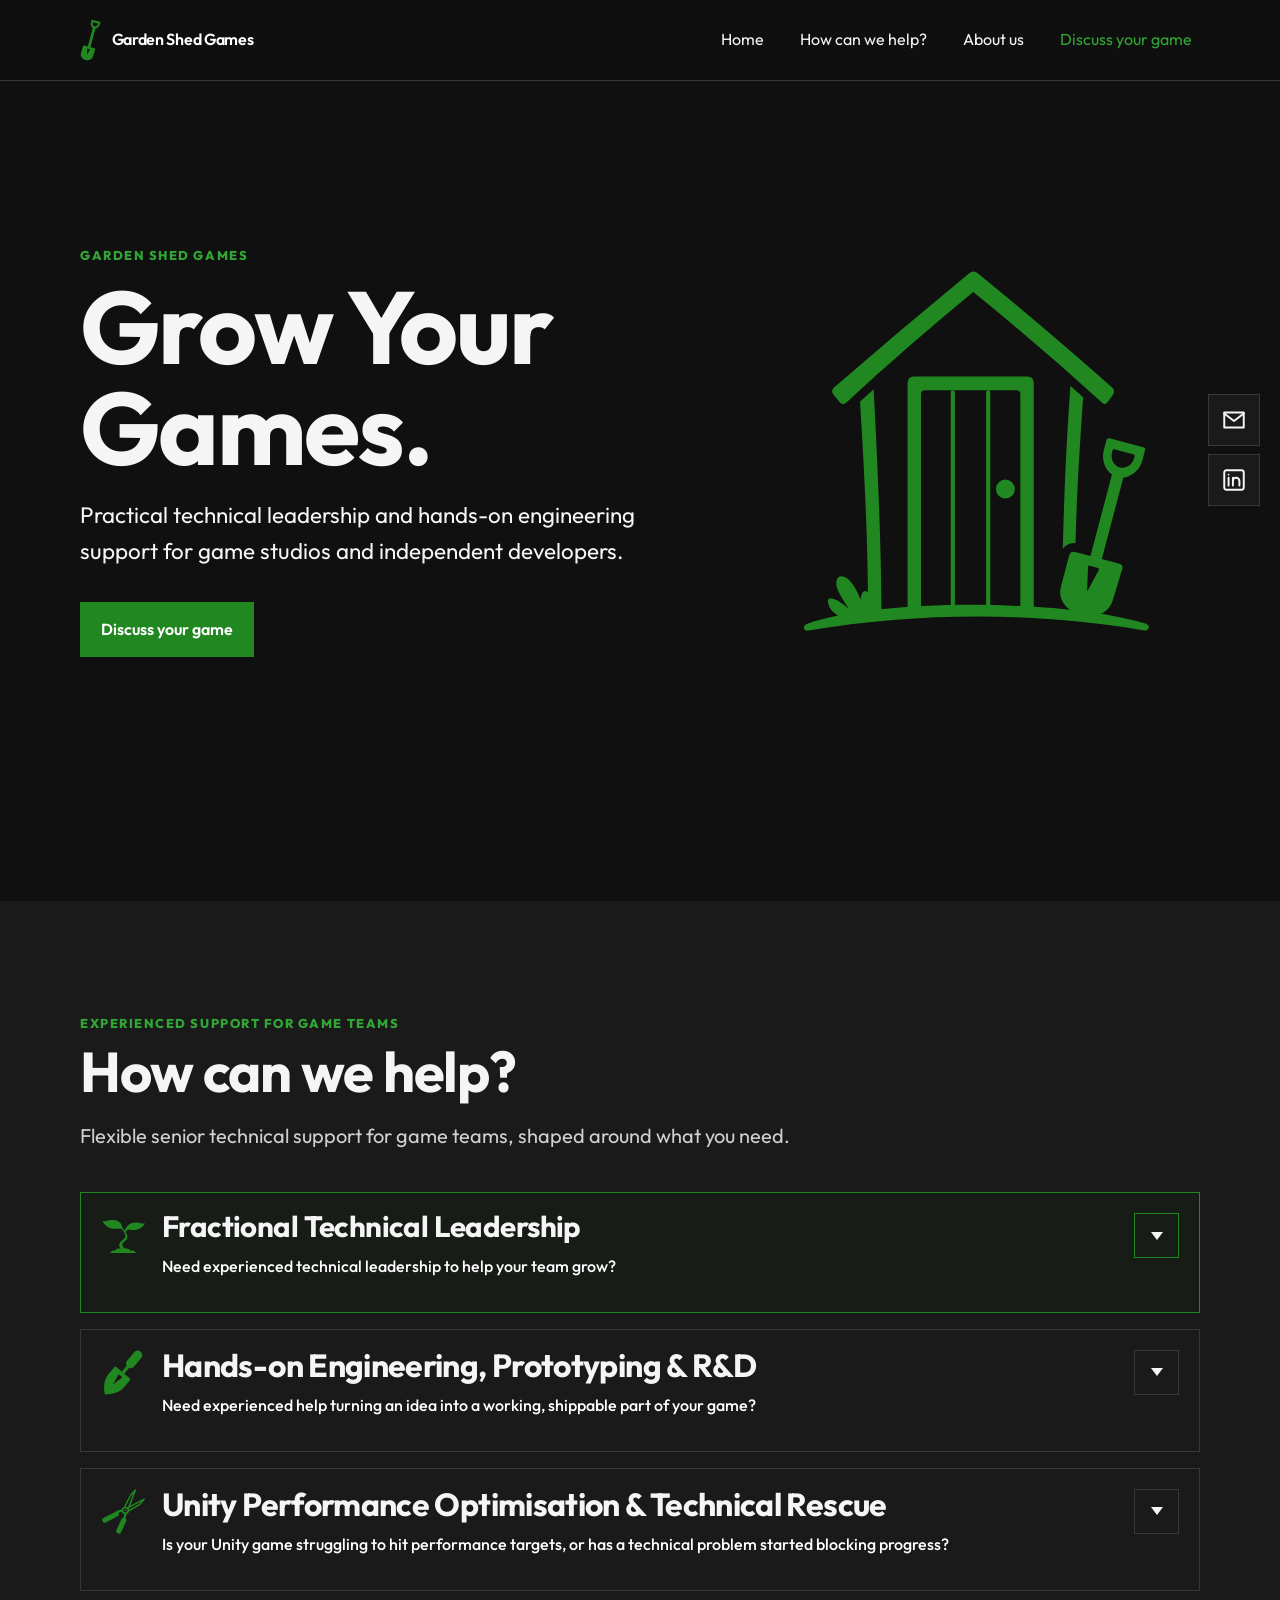
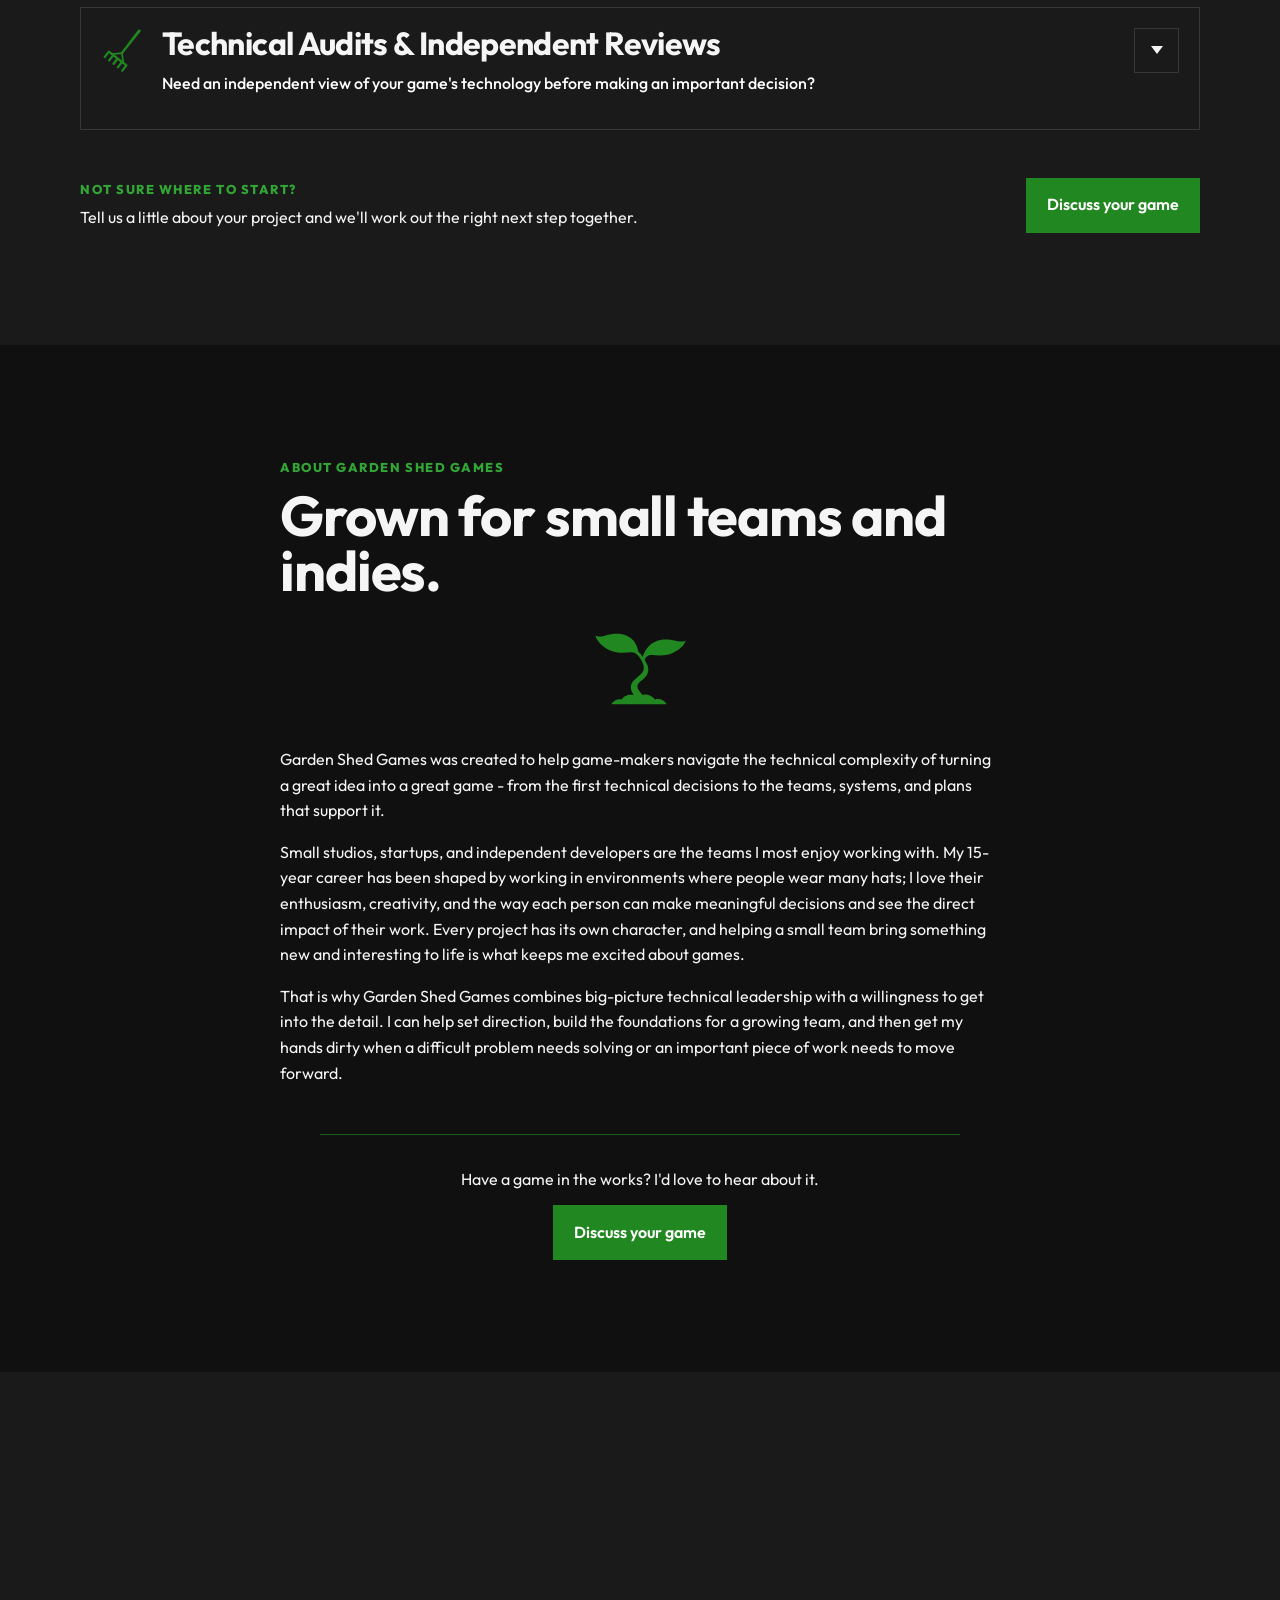
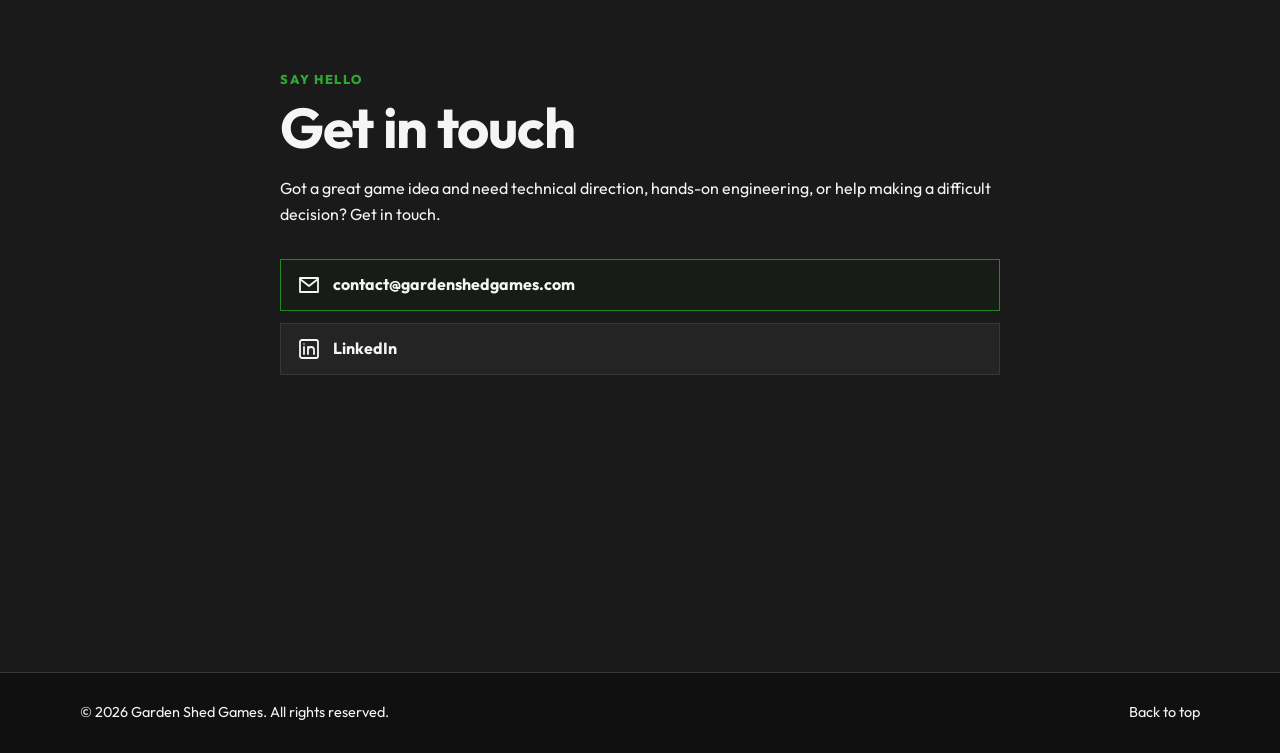
==== commit 138ef6a3: "Updated about section" ====
--- a/docs/index.htm
+++ b/docs/index.htm
@@ -11,7 +11,7 @@
 
     <link rel="preload" href="assets/fonts/Outfit-Variable.ttf" as="font" type="font/ttf" crossorigin>
     <link rel="stylesheet" href="styles.css">
-    <script src="logo-animation.js" defer></script>
+    <script src="script.js" defer></script>
 
   </head>
   <body id="top">
@@ -153,10 +153,11 @@
       <section id="about" class="section" aria-labelledby="about-title">
         <div class="container narrow-content reveal">
           <p class="eyebrow">About Garden Shed Games</p>
-          <h2 id="about-title">Built for small teams and indies.</h2>
-          <p>Garden Shed Games was created to help game-makers navigate the technical complexity of making games.</p>
-          <p>Across a 15-year career, I have spent most of my time working in startups and small companies. I know the pace, trade-offs, and shared responsibility of a lean team, where everyone wears several hats and each person can have a great impact on the work.</p>
-          <p>That is the environment I enjoy most. I like moving between the bigger technical picture and the details that unblock a team - whether that means helping shape a plan, working through a difficult problem, or getting hands-on with implementation. The creativity and enthusiasm of people making new games is a big part of why I choose to work in this space.</p>
+          <h2 id="about-title">Grown for small teams and indies.</h2>
+          <img class="about-icon" src="assets/icons/seedling.svg" alt="" aria-hidden="true">
+          <p>Garden Shed Games was created to help game-makers navigate the technical complexity of turning a great idea into a great game - from the first technical decisions to the teams, systems, and plans that support it.</p>
+          <p>Small studios, startups, and independent developers are the teams I most enjoy working with. My 15-year career has been shaped by working in environments where people wear many hats; I love their enthusiasm, creativity, and the way each person can make meaningful decisions and see the direct impact of their work. Every project has its own character, and helping a small team bring something new and interesting to life is what keeps me excited about games.</p>
+          <p>That is why Garden Shed Games combines big-picture technical leadership with a willingness to get into the detail. I can help set direction, build the foundations for a growing team, and then get my hands dirty when a difficult problem needs solving or an important piece of work needs to move forward.</p>
           <div class="about-cta">
             <p>Have a game in the works? I'd love to hear about it.</p>
             <a class="button" href="#contact">Discuss your game</a>
--- a/docs/styles.css
+++ b/docs/styles.css
@@ -96,6 +96,7 @@
 .service-card:nth-child(4) { transition-delay: .24s; }
 .services-outro, .about-cta { max-width: 40rem; margin: 3rem auto 0; text-align: center; }
 .about-cta { padding-top: 2rem; border-top: 1px solid rgba(33, 135, 33, .65); }
+.about-icon { display: block; width: clamp(4.5rem, 9vw, 6rem); height: auto; margin: 0 auto 2rem; }
 .services-outro { display: grid; grid-template-columns: minmax(0, 1fr) auto; max-width: none; margin-inline: 0; gap: 2rem; align-items: center; text-align: left; }
 .services-outro-copy .eyebrow { margin-bottom: .35rem; }
 .services-outro-copy p:last-child { margin-bottom: 0; }
